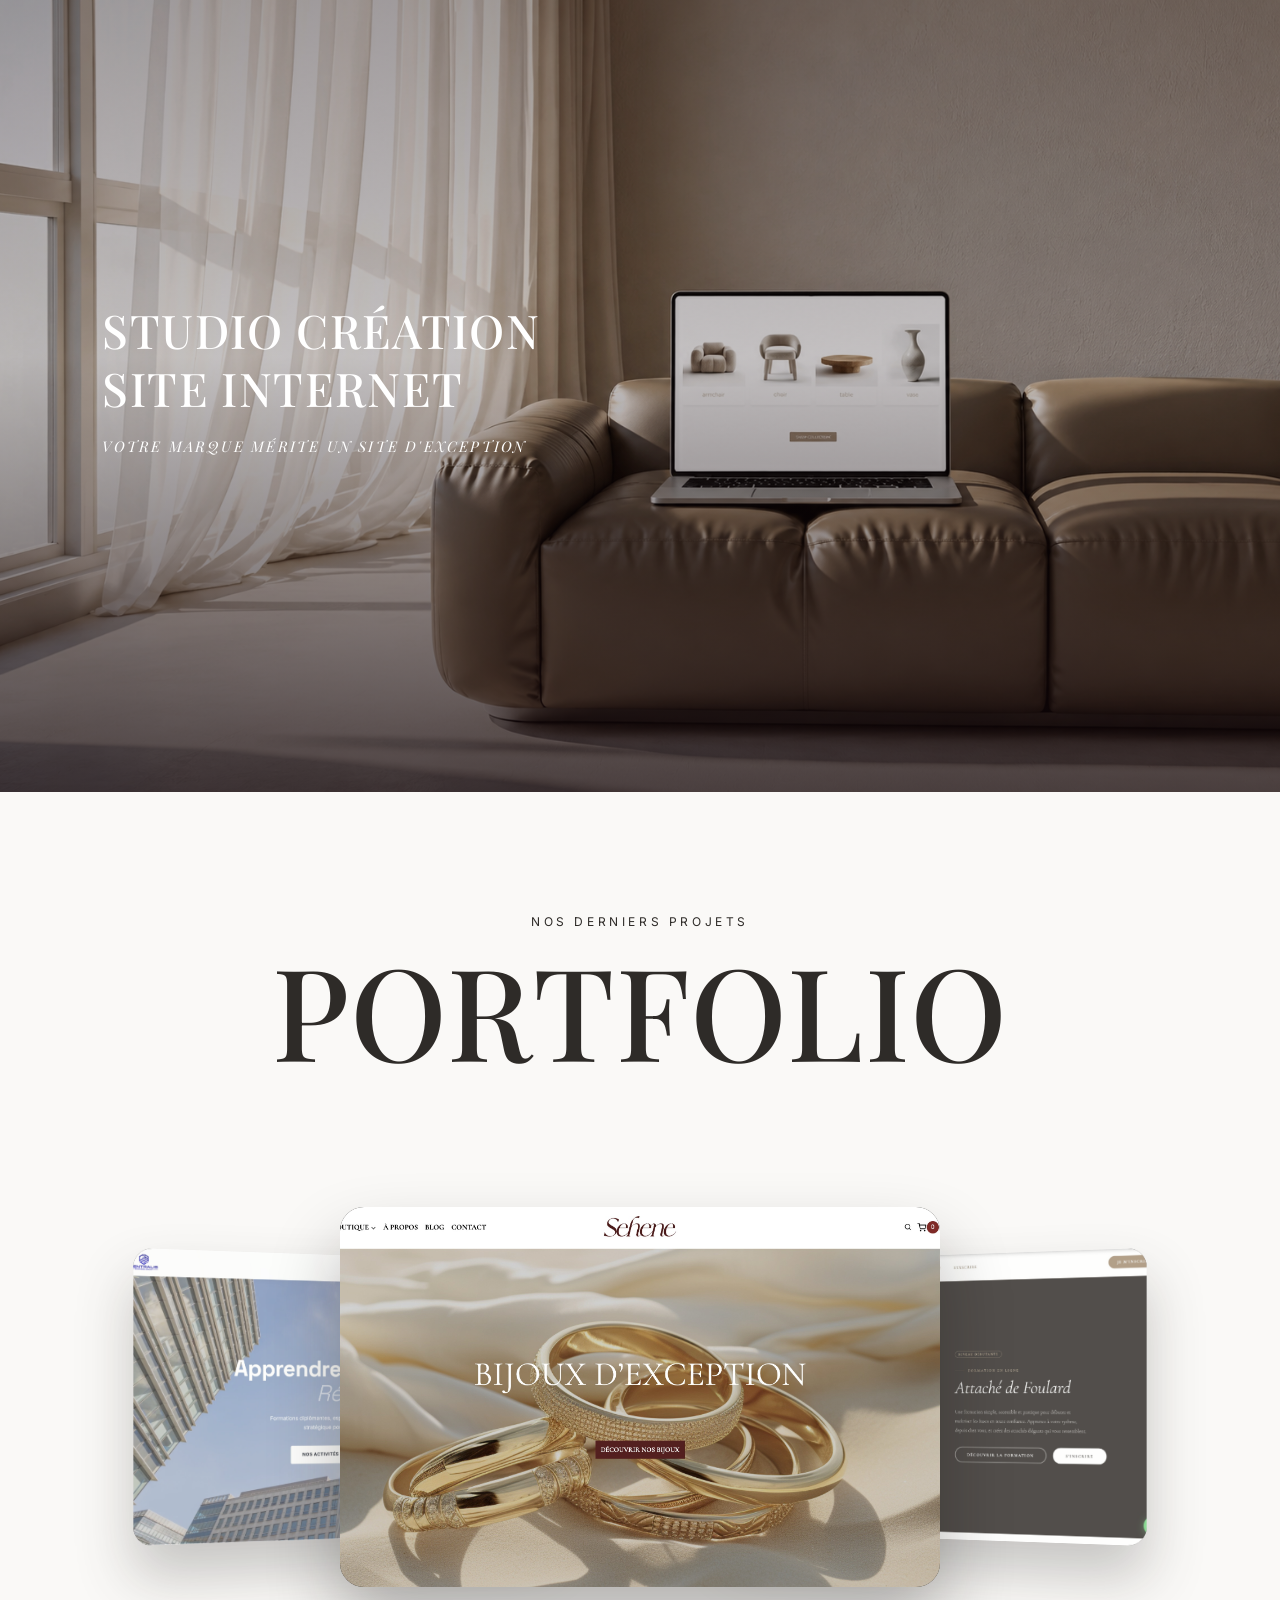
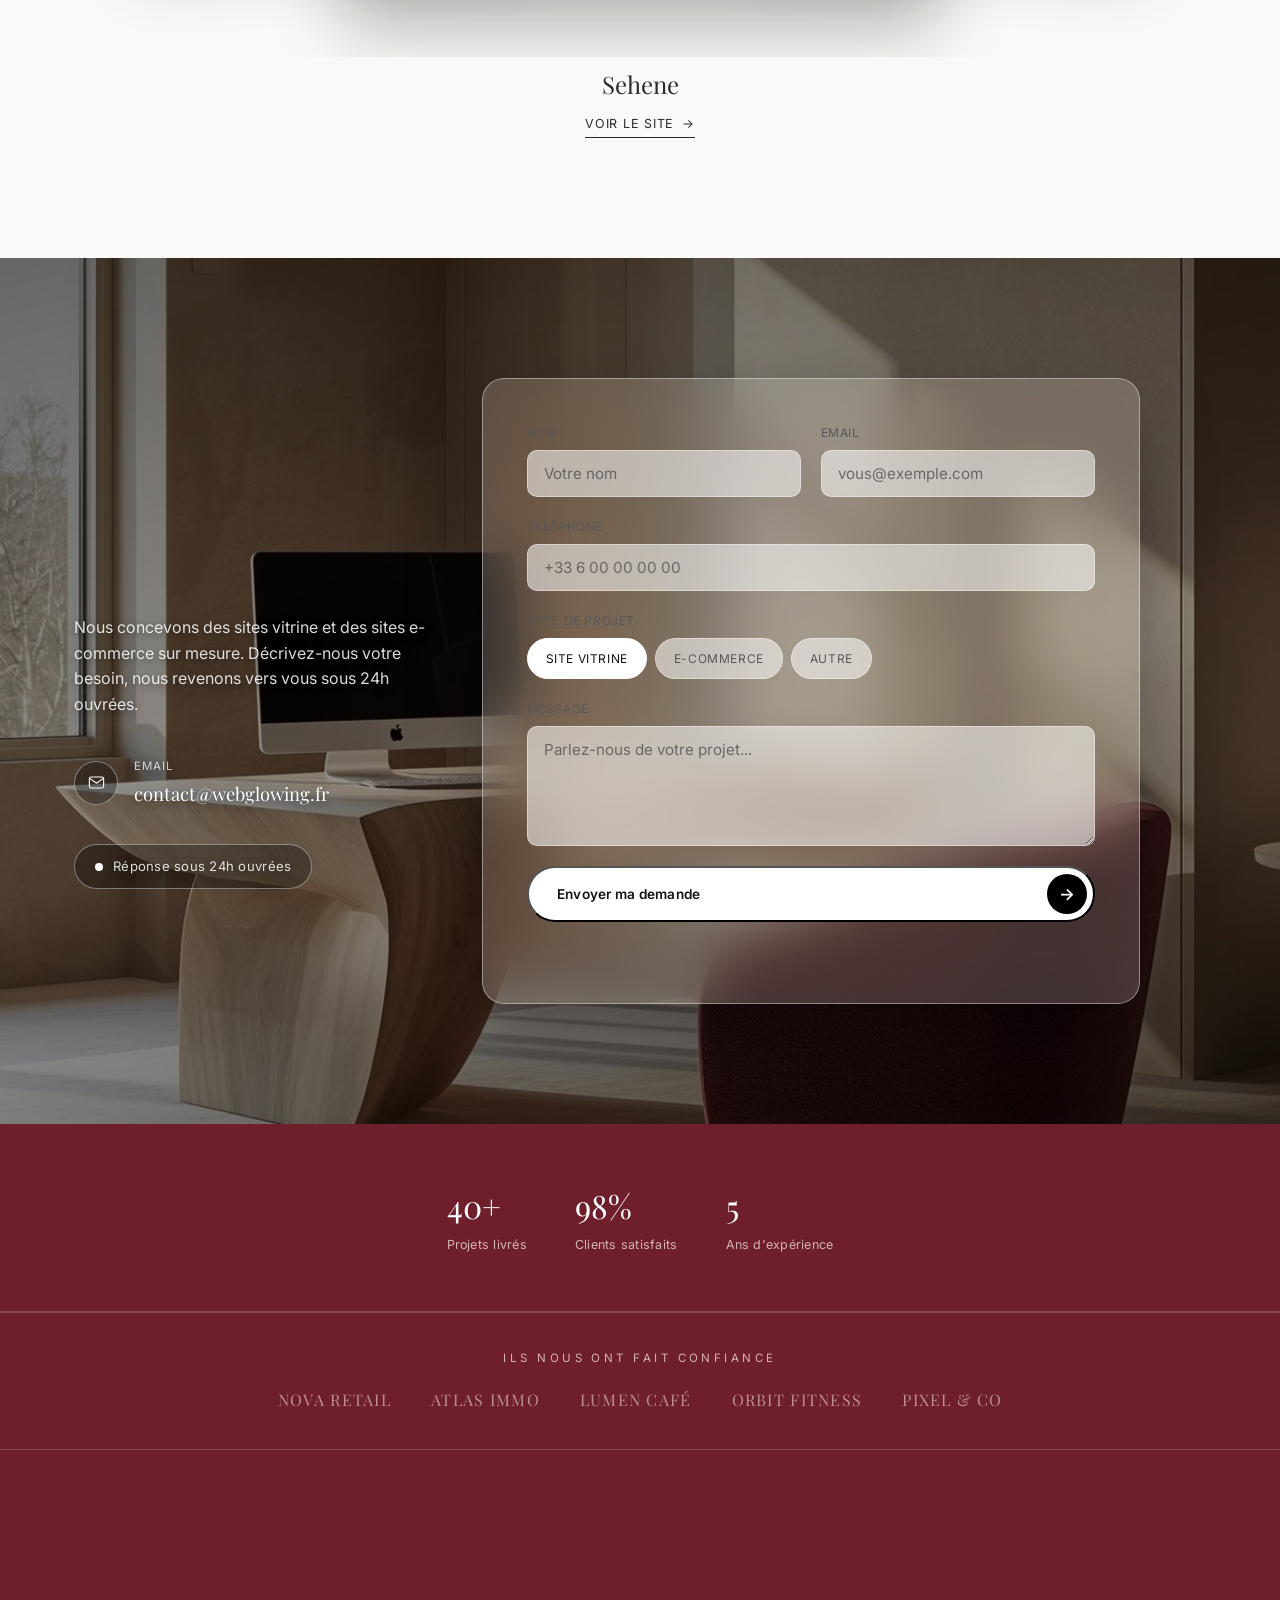
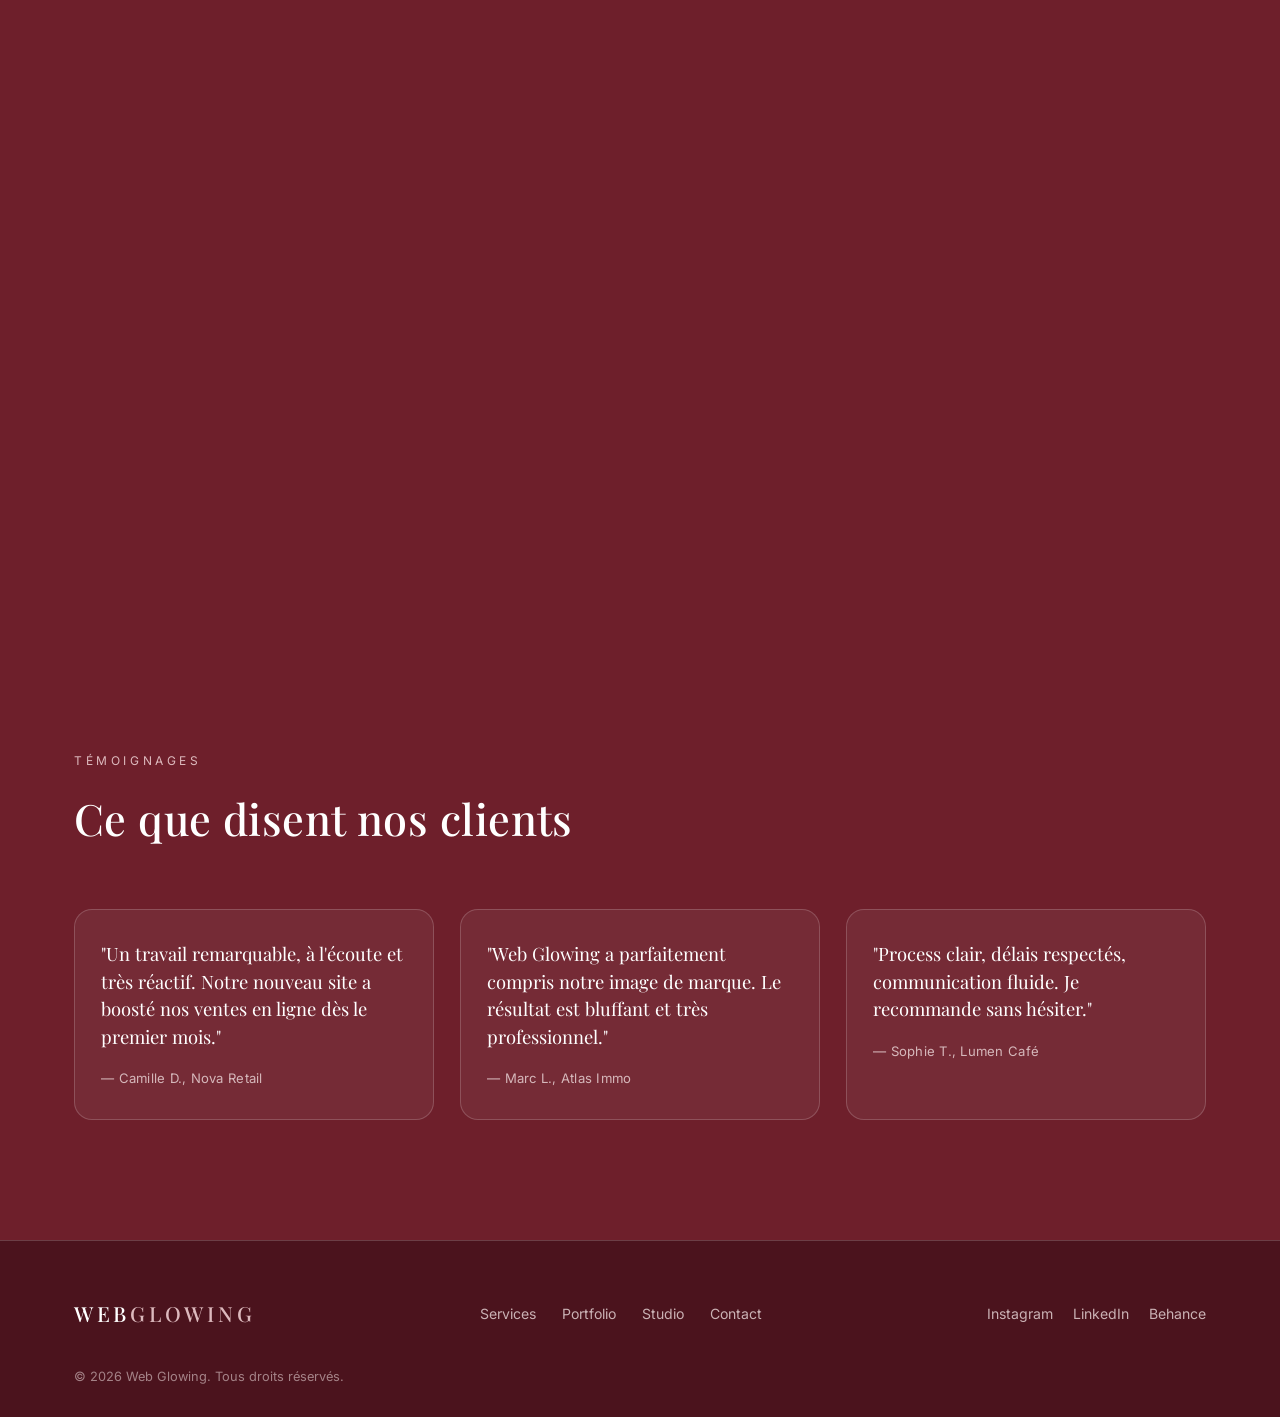
==== index.html @ 2d6e7d00 "Lighten form buttons and remove phone number from info panel Switch the submit button and selected p" ====
<!DOCTYPE html>
<html lang="fr">
<head>
<meta charset="UTF-8">
<meta name="viewport" content="width=device-width, initial-scale=1.0">
<title>Web Glowing — Création de sites internet</title>
<meta name="description" content="Web Glowing conçoit des sites web modernes, rapides et sur mesure pour les entreprises qui veulent briller en ligne.">
<link rel="icon" href="data:image/svg+xml,<svg xmlns=%22http://www.w3.org/2000/svg%22 viewBox=%220 0 100 100%22><rect width=%22100%22 height=%22100%22 rx=%2220%22 fill=%22%236a1f2b%22/><text x=%2250%22 y=%2266%22 font-size=%2255%22 fill=%22white%22 text-anchor=%22middle%22 font-family=%22serif%22>W</text></svg>">
<link rel="preconnect" href="https://fonts.googleapis.com">
<link rel="preconnect" href="https://fonts.gstatic.com" crossorigin>
<link href="https://fonts.googleapis.com/css2?family=Playfair+Display:wght@500;600;700&family=Inter:wght@400;500;600&display=swap" rel="stylesheet">
<link rel="stylesheet" href="style.css">
</head>
<body>

<main id="top">

  <section class="hero">
    <div class="hero-inner">
      <h1>Studio création site internet</h1>
      <p class="hero-lead">Votre marque mérite un site d'exception</p>
    </div>
  </section>

  <section id="portfolio" class="section portfolio">
    <div class="container">
      <p class="section-eyebrow">Nos derniers projets</p>
      <h2 class="section-title"><span class="title-write">Portfolio</span></h2>

      <div class="carousel-stage">
        <div class="carousel-3d" id="portfolioCarousel">
          <a class="carousel-card" data-i="0" href="https://centralisbusinessgroup.com" target="_blank" rel="noopener">
            <img src="assets/centralis-card.jpg" alt="Centralis Business Group" loading="lazy">
          </a>
          <a class="carousel-card" data-i="1" href="https://www.emma-d.webdesignies.fr" target="_blank" rel="noopener">
            <img src="assets/sehene-card.jpg" alt="Sehene" loading="lazy">
          </a>
          <a class="carousel-card" data-i="2" href="https://www.universdessoeurs.fr/" target="_blank" rel="noopener">
            <img src="assets/soeurs-card.jpg" alt="Univers des sœurs" loading="lazy">
          </a>
          <div class="carousel-card" data-i="3">
            <img src="assets/oummy-card.jpg" alt="Une Oummy qui bricole" loading="lazy">
          </div>
        </div>
      </div>
      <div class="carousel-caption">
        <span class="carousel-caption-name" id="carouselName">Centralis Business Group</span>
        <span class="carousel-caption-link" id="carouselLink">Voir le site <span>→</span></span>
      </div>
    </div>
  </section>

  <section id="contact" class="section contact">
    <div class="container">
      <div class="contact-grid">
        <div class="contact-info">
          <p class="section-eyebrow">Contact</p>
          <h2 class="section-title">Parlons de votre projet</h2>
          <p class="contact-lead">Nous concevons des sites vitrine et des sites e-commerce sur mesure. Décrivez-nous votre besoin, nous revenons vers vous sous 24h ouvrées.</p>

          <ul class="contact-details">
            <li>
              <span class="contact-details-icon" aria-hidden="true">
                <svg viewBox="0 0 24 24" fill="none"><path d="M3 6.5 12 13l9-6.5" stroke="currentColor" stroke-width="1.4" stroke-linecap="round" stroke-linejoin="round"/><rect x="3" y="5" width="18" height="14" rx="2.4" stroke="currentColor" stroke-width="1.4"/></svg>
              </span>
              <div>
                <span class="contact-details-label">Email</span>
                <a href="mailto:contact@webglowing.fr">contact@webglowing.fr</a>
              </div>
            </li>
          </ul>

          <div class="contact-badge">
            <span class="contact-badge-dot" aria-hidden="true"></span>
            Réponse sous 24h ouvrées
          </div>
        </div>

        <div class="contact-card">
          <form class="contact-form" id="contactForm">
            <div class="form-row">
              <div class="form-field">
                <label for="name">Nom</label>
                <input type="text" id="name" name="name" required autocomplete="name" placeholder="Votre nom">
              </div>
              <div class="form-field">
                <label for="email">Email</label>
                <input type="email" id="email" name="email" required autocomplete="email" placeholder="vous@exemple.com">
              </div>
            </div>
            <div class="form-field">
              <label for="phone">Téléphone</label>
              <input type="tel" id="phone" name="phone" autocomplete="tel" placeholder="+33 6 00 00 00 00">
            </div>
            <div class="form-field">
              <label>Type de projet</label>
              <div class="pill-group" role="radiogroup" aria-label="Type de projet">
                <input type="radio" id="budget-vitrine" name="budget" value="Site vitrine" checked>
                <label for="budget-vitrine" class="pill-option">Site vitrine</label>
                <input type="radio" id="budget-ecommerce" name="budget" value="E-commerce">
                <label for="budget-ecommerce" class="pill-option">E-commerce</label>
                <input type="radio" id="budget-autre" name="budget" value="Autre">
                <label for="budget-autre" class="pill-option">Autre</label>
              </div>
            </div>
            <div class="form-field">
              <label for="message">Message</label>
              <textarea id="message" name="message" rows="4" required placeholder="Parlez-nous de votre projet..."></textarea>
            </div>
            <button type="submit" class="btn-hero btn-hero-block">
              <span>Envoyer ma demande</span>
              <span class="btn-hero-arrow">→</span>
            </button>
            <p class="form-note" id="formNote"></p>
          </form>
        </div>
      </div>
    </div>
  </section>

  <section class="stats-strip">
    <div class="container hero-stats">
      <div class="stat"><span class="stat-num">40+</span><span class="stat-label">Projets livrés</span></div>
      <div class="stat"><span class="stat-num">98%</span><span class="stat-label">Clients satisfaits</span></div>
      <div class="stat"><span class="stat-num">5</span><span class="stat-label">Ans d'expérience</span></div>
    </div>
  </section>

  <section class="logos">
    <div class="container">
      <p class="logos-title">Ils nous ont fait confiance</p>
      <div class="logos-row">
        <span>NOVA&nbsp;RETAIL</span>
        <span>ATLAS&nbsp;IMMO</span>
        <span>LUMEN&nbsp;CAFÉ</span>
        <span>ORBIT&nbsp;FITNESS</span>
        <span>PIXEL&nbsp;&amp;&nbsp;CO</span>
      </div>
    </div>
  </section>

  <section id="services" class="section services">
    <div class="container">
      <p class="section-eyebrow">Ce que nous faisons</p>
      <h2 class="section-title">Des services pensés pour votre croissance</h2>
      <div class="services-grid">
        <article class="service-card">
          <div class="service-icon">🖥️</div>
          <h3>Site vitrine</h3>
          <p>Un site élégant et rapide qui présente votre activité et convertit vos visiteurs en clients.</p>
        </article>
        <article class="service-card">
          <div class="service-icon">🛒</div>
          <h3>E-commerce</h3>
          <p>Boutique en ligne sur mesure, paiement sécurisé et gestion simple de vos produits.</p>
        </article>
        <article class="service-card">
          <div class="service-icon">🎨</div>
          <h3>UI / UX Design</h3>
          <p>Une expérience utilisateur pensée pour votre audience, du wireframe à l'interface finale.</p>
        </article>
        <article class="service-card">
          <div class="service-icon">⚡</div>
          <h3>Performance &amp; SEO</h3>
          <p>Sites optimisés pour la vitesse et le référencement afin d'être trouvé par vos clients.</p>
        </article>
        <article class="service-card">
          <div class="service-icon">🔧</div>
          <h3>Refonte de site</h3>
          <p>Modernisez un site existant : design, contenu et technique repensés sans repartir de zéro.</p>
        </article>
        <article class="service-card">
          <div class="service-icon">🛠️</div>
          <h3>Maintenance</h3>
          <p>Mises à jour, sécurité et support continu pour un site toujours fiable.</p>
        </article>
      </div>
    </div>
  </section>

  <section id="about" class="section about">
    <div class="container about-inner">
      <div class="about-text">
        <p class="section-eyebrow">Le studio</p>
        <h2 class="section-title">Une équipe passionnée par le web</h2>
        <p>
          Web Glowing est un studio de création de sites internet dédié aux entrepreneurs, commerces
          et entreprises qui veulent une présence en ligne à la hauteur de leur ambition. Design, développement
          et stratégie digitale : nous accompagnons chaque projet de l'idée à la mise en ligne.
        </p>
        <ul class="about-list">
          <li>Design sur mesure, jamais de templates génériques</li>
          <li>Sites rapides, accessibles et optimisés SEO</li>
          <li>Accompagnement personnalisé à chaque étape</li>
          <li>Support et maintenance après la livraison</li>
        </ul>
      </div>
      <div class="about-visual">
        <div class="orb"></div>
      </div>
    </div>
  </section>

  <section id="process" class="section process">
    <div class="container">
      <p class="section-eyebrow">Notre méthode</p>
      <h2 class="section-title">Un processus simple et transparent</h2>
      <div class="process-grid">
        <div class="process-step">
          <span class="process-num">01</span>
          <h3>Découverte</h3>
          <p>On échange sur vos objectifs, votre marque et vos besoins.</p>
        </div>
        <div class="process-step">
          <span class="process-num">02</span>
          <h3>Design</h3>
          <p>Nous créons une maquette fidèle à votre identité, validée avec vous.</p>
        </div>
        <div class="process-step">
          <span class="process-num">03</span>
          <h3>Développement</h3>
          <p>Le site prend vie : rapide, responsive et prêt pour le référencement.</p>
        </div>
        <div class="process-step">
          <span class="process-num">04</span>
          <h3>Lancement</h3>
          <p>Mise en ligne, formation et suivi pour un démarrage serein.</p>
        </div>
      </div>
    </div>
  </section>

  <section id="testimonials" class="section testimonials">
    <div class="container">
      <p class="section-eyebrow">Témoignages</p>
      <h2 class="section-title">Ce que disent nos clients</h2>
      <div class="testimonials-grid">
        <blockquote class="testimonial">
          <p>"Un travail remarquable, à l'écoute et très réactif. Notre nouveau site a boosté nos ventes en ligne dès le premier mois."</p>
          <footer>— Camille D., Nova Retail</footer>
        </blockquote>
        <blockquote class="testimonial">
          <p>"Web Glowing a parfaitement compris notre image de marque. Le résultat est bluffant et très professionnel."</p>
          <footer>— Marc L., Atlas Immo</footer>
        </blockquote>
        <blockquote class="testimonial">
          <p>"Process clair, délais respectés, communication fluide. Je recommande sans hésiter."</p>
          <footer>— Sophie T., Lumen Café</footer>
        </blockquote>
      </div>
    </div>
  </section>

</main>

<footer class="site-footer">
  <div class="container footer-inner">
    <a href="#top" class="logo">WEB<span>GLOWING</span></a>
    <nav class="footer-nav">
      <a href="#services">Services</a>
      <a href="#portfolio">Portfolio</a>
      <a href="#about">Studio</a>
      <a href="#contact">Contact</a>
    </nav>
    <div class="footer-social">
      <a href="#" aria-label="Instagram">Instagram</a>
      <a href="#" aria-label="LinkedIn">LinkedIn</a>
      <a href="#" aria-label="Behance">Behance</a>
    </div>
  </div>
  <div class="container">
    <p class="footer-copy">© <span id="year"></span> Web Glowing. Tous droits réservés.</p>
  </div>
</footer>

<script src="script.js"></script>
</body>
</html>
---- style.css ----
/* ============ Tokens — palette exacte du logo (bordeaux + blanc) ============ */
:root{
  --bg:#6e1f2b;
  --bg-deep:#4b131d;
  --bg-soft:#4b131d;
  --surface:rgba(255,255,255,.055);
  --white:#ffffff;
  --text:#fbeeef;
  --text-dim:rgba(251,238,239,.72);
  --accent:#dcb9bd;
  --accent-soft:#e9d2d5;
  --line:rgba(255,255,255,.18);
  --shadow:0 20px 60px rgba(0,0,0,.35);
  --ff-display:'Playfair Display', serif;
  --ff-body:'Inter', sans-serif;
}

*,*::before,*::after{box-sizing:border-box;margin:0;padding:0;}
html{scroll-behavior:smooth;}
body{
  background:var(--bg);
  color:var(--text);
  font-family:var(--ff-body);
  line-height:1.6;
  -webkit-font-smoothing:antialiased;
  overflow-x:hidden;
}
img{max-width:100%;display:block;}
a{color:inherit;text-decoration:none;}
ul{list-style:none;}
.container{width:100%;max-width:1180px;margin:0 auto;padding:0 24px;}

h1,h2,h3{font-family:var(--ff-display);font-weight:500;letter-spacing:.01em;color:var(--white);}

.logo{
  font-family:var(--ff-display);
  font-size:1.3rem;
  letter-spacing:.18em;
  color:var(--white);
  font-weight:500;
  text-transform:uppercase;
}
.logo span{color:var(--accent);}

/* ============ Hero ============ */
.hero{
  position:relative;
  min-height:88vh;
  display:flex;
  align-items:center;
  overflow:hidden;
}
.hero::before{
  content:'';
  position:absolute;inset:0;z-index:0;
  background:url('assets/hero-bg.png') center/cover no-repeat;
}
.hero::after{
  content:'';
  position:absolute;inset:0;z-index:1;
  background:linear-gradient(0deg, rgba(18,6,9,.75) 0%, rgba(18,6,9,.25) 55%, rgba(18,6,9,.4) 100%);
}
.hero-inner{position:relative;z-index:2;max-width:640px;padding-left:8vw;padding-right:24px;}
.hero h1{
  font-size:clamp(1.8rem,4.4vw,2.9rem);
  line-height:1.25;
  letter-spacing:.03em;
  text-transform:uppercase;
  margin-bottom:18px;
  color:var(--white);
}
.hero-lead{
  font-family:var(--ff-display);
  font-style:italic;
  text-transform:uppercase;
  letter-spacing:.15em;
  color:var(--white);
  font-size:.92rem;
  margin-bottom:32px;
}
.hero-actions{display:flex;gap:16px;flex-wrap:wrap;}
.btn{
  display:inline-flex;align-items:center;justify-content:center;
  padding:14px 30px;border-radius:999px;font-size:.92rem;letter-spacing:.02em;
  transition:transform .2s ease,box-shadow .25s ease,background .25s ease,border-color .25s ease;
  cursor:pointer;border:1px solid transparent;font-family:var(--ff-body);
}
.btn-primary{background:var(--white);color:var(--bg-deep);font-weight:600;}
.btn-primary:hover{box-shadow:0 0 30px rgba(255,255,255,.35);transform:translateY(-2px);}
.btn-ghost{border-color:var(--line);color:var(--white);}
.btn-ghost:hover{border-color:var(--white);color:var(--white);background:rgba(255,255,255,.06);}
.btn-block{width:100%;}
.btn-hero{
  display:inline-flex;align-items:center;gap:16px;
  background:var(--white);
  color:var(--bg-deep);
  border-radius:999px;
  padding:6px 6px 6px 26px;
  font-family:var(--ff-body);
  font-size:.85rem;
  font-weight:600;
  letter-spacing:.02em;
  transition:box-shadow .25s ease,transform .2s ease;
}
.btn-hero:hover{box-shadow:0 10px 30px rgba(0,0,0,.3);transform:translateY(-2px);}
.btn-hero-arrow{
  width:40px;height:40px;border-radius:50%;
  background:var(--bg-deep);color:var(--white);
  display:flex;align-items:center;justify-content:center;
  font-size:1.05rem;
  transition:transform .25s ease;
}
.btn-hero:hover .btn-hero-arrow{transform:rotate(45deg);}
.stats-strip{padding:56px 0;border-bottom:1px solid var(--line);}
.hero-stats{display:flex;gap:48px;flex-wrap:wrap;justify-content:center;}
.stat{display:flex;flex-direction:column;gap:4px;}
.stat-num{font-family:var(--ff-display);font-size:2rem;color:var(--white);}
.stat-label{font-size:.78rem;color:var(--text-dim);letter-spacing:.02em;}

/* ============ Logos strip ============ */
.logos{padding:36px 0;border-top:1px solid var(--line);border-bottom:1px solid var(--line);}
.logos-title{text-align:center;font-size:.72rem;letter-spacing:.3em;text-transform:uppercase;color:var(--text-dim);margin-bottom:20px;}
.logos-row{display:flex;flex-wrap:wrap;justify-content:center;gap:40px;}
.logos-row span{font-family:var(--ff-display);letter-spacing:.08em;color:var(--text-dim);opacity:.75;font-size:1rem;}

/* ============ Sections generic ============ */
.section{padding:120px 0;}
.section-eyebrow{font-size:.75rem;letter-spacing:.3em;text-transform:uppercase;color:var(--accent);margin-bottom:14px;}
.section-title{font-size:clamp(1.9rem,3.6vw,2.7rem);max-width:640px;margin-bottom:56px;}

/* ============ Services ============ */
.services-grid{display:grid;grid-template-columns:repeat(3,1fr);gap:26px;}
.service-card{
  background:var(--surface);border:1px solid var(--line);border-radius:18px;
  padding:34px 28px;transition:transform .3s ease,border-color .3s ease,box-shadow .3s ease,background .3s ease;
}
.service-card:hover{transform:translateY(-6px);border-color:rgba(255,255,255,.4);background:rgba(255,255,255,.09);box-shadow:0 20px 50px rgba(0,0,0,.3);}
.service-icon{font-size:1.6rem;margin-bottom:16px;}
.service-card h3{font-size:1.3rem;margin-bottom:10px;}
.service-card p{color:var(--text-dim);font-size:.92rem;}

/* ============ Portfolio ============ */
#portfolio{--ink:#2e2b28;--ink-light:#4a453f;--paper:#faf9f7;--hair:rgba(46,43,40,.16);background:var(--paper);}
#portfolio .container{max-width:1400px;}
#portfolio .section-eyebrow{color:var(--ink);text-align:center;}
#portfolio .section-title{
  color:var(--ink);text-align:center;max-width:none;margin-left:auto;margin-right:auto;
  font-size:clamp(3.5rem,10vw,8rem);
  line-height:1;
  text-transform:uppercase;
  margin-bottom:64px;
}
/* ---- Portfolio 3D coverflow ---- */
.carousel-stage{
  perspective:2000px;
  height:520px;
  display:flex;align-items:center;justify-content:center;
  margin-top:56px;
  overflow:hidden;
}
.carousel-3d{
  position:relative;width:100%;height:100%;
  transform-style:preserve-3d;
}
.carousel-card{
  position:absolute;top:50%;left:50%;
  width:600px;height:380px;
  margin-top:-190px;margin-left:-300px;
  display:block;overflow:hidden;
  border-radius:24px;
  box-shadow:0 40px 70px rgba(20,16,13,.3);
  background:var(--ink);
  transition:transform 1s cubic-bezier(.65,0,.35,1),opacity 1s ease;
  will-change:transform;
}
.carousel-card img{
  width:100%;height:100%;object-fit:cover;object-position:center;display:block;
}
.carousel-caption{
  display:flex;flex-direction:column;align-items:center;gap:10px;
  text-align:center;margin-top:8px;
}
.carousel-caption-name{font-family:var(--ff-display);font-size:1.5rem;color:var(--ink);}
.carousel-caption-link{
  display:inline-flex;align-items:center;gap:8px;
  font-size:.78rem;letter-spacing:.06em;text-transform:uppercase;color:var(--ink);
  border-bottom:1px solid var(--ink);padding-bottom:3px;
}
@media (max-width:960px){
  .carousel-stage{height:400px;}
  .carousel-card{width:440px;height:280px;margin-top:-140px;margin-left:-220px;border-radius:20px;}
}
@media (max-width:640px){
  .carousel-stage{height:300px;}
  .carousel-card{width:320px;height:204px;margin-top:-102px;margin-left:-160px;border-radius:16px;}
  .carousel-caption-name{font-size:1.2rem;}
}

.tags{display:flex;gap:8px;flex-wrap:wrap;}
.tags span{
  font-size:.7rem;letter-spacing:.05em;text-transform:uppercase;
  padding:5px 11px;border-radius:999px;border:1px solid var(--line);color:var(--accent);
}

/* ============ About ============ */
.about-inner{display:grid;grid-template-columns:1.1fr .9fr;gap:60px;align-items:center;}
.about-text p{color:var(--text-dim);margin-bottom:26px;max-width:520px;}
.about-list li{
  position:relative;padding-left:26px;margin-bottom:14px;color:var(--text);font-size:.95rem;
}
.about-list li::before{
  content:'';position:absolute;left:0;top:9px;width:10px;height:1px;background:var(--white);
}
.about-visual{display:flex;align-items:center;justify-content:center;}
.orb{
  width:min(340px,80vw);aspect-ratio:1;border-radius:50%;
  background:radial-gradient(circle at 35% 30%, #8a2a37, var(--bg-deep) 70%);
  box-shadow:0 0 100px rgba(255,255,255,.1), inset 0 0 60px rgba(0,0,0,.4);
  position:relative;
}
.orb::after{
  content:'';position:absolute;inset:14%;border-radius:50%;
  border:1px solid rgba(255,255,255,.22);
}

/* ============ Process ============ */
.process-grid{display:grid;grid-template-columns:repeat(4,1fr);gap:26px;}
.process-step{border-top:1px solid var(--line);padding-top:22px;}
.process-num{font-family:var(--ff-display);color:var(--white);font-size:1.3rem;display:block;margin-bottom:14px;}
.process-step h3{font-size:1.1rem;margin-bottom:8px;}
.process-step p{color:var(--text-dim);font-size:.88rem;}

/* ============ Testimonials ============ */
.testimonials-grid{display:grid;grid-template-columns:repeat(3,1fr);gap:26px;}
.testimonial{
  background:var(--surface);border:1px solid var(--line);border-radius:18px;padding:30px 26px;
}
.testimonial p{font-family:var(--ff-display);font-size:1.15rem;color:var(--white);margin-bottom:18px;line-height:1.5;}
.testimonial footer{color:var(--text-dim);font-size:.82rem;letter-spacing:.02em;}

/* ============ Contact ============ */
.contact{
  --c-bg:#ffffff;
  --c-black:#000000;
  --c-ink-dim:#767374;
  --form-ink:#141213;
  --form-ink-dim:#5a5758;
  --form-line:rgba(255,255,255,.4);
  --form-surface:rgba(255,255,255,.55);
  background:
    linear-gradient(165deg, rgba(0,0,0,.6) 0%, rgba(0,0,0,.4) 55%, rgba(0,0,0,.65) 100%),
    url('assets/contact-bg.jpg') center/cover no-repeat;
}
.contact-grid{
  display:grid;grid-template-columns:.85fr 1.15fr;gap:32px;align-items:stretch;
}
.contact-info{
  padding:44px 0;
  text-shadow:0 2px 10px rgba(0,0,0,.55);
}
.contact-info .section-title{color:var(--c-bg);margin-bottom:22px;}
.contact-info .section-eyebrow{color:rgba(255,255,255,.75);}
.contact-lead{color:rgba(255,255,255,.85);margin-bottom:40px;max-width:440px;}
.contact-details{display:flex;flex-direction:column;gap:20px;margin-bottom:36px;}
.contact-details li{display:flex;align-items:center;gap:16px;}
.contact-details-icon{
  flex:none;width:44px;height:44px;border-radius:50%;
  display:flex;align-items:center;justify-content:center;
  background:rgba(0,0,0,.3);
  border:1px solid rgba(255,255,255,.4);color:var(--c-bg);
}
.contact-details-icon svg{width:19px;height:19px;}
.contact-details-label{display:block;font-size:.72rem;letter-spacing:.08em;text-transform:uppercase;color:rgba(255,255,255,.75);margin-bottom:3px;}
.contact-details li a{font-family:var(--ff-display);font-size:1.15rem;color:var(--c-bg);}
.contact-details li a:hover{color:rgba(255,255,255,.7);}
.contact-badge{
  display:inline-flex;align-items:center;gap:10px;
  padding:11px 20px;border-radius:999px;background:rgba(0,0,0,.3);border:1px solid rgba(255,255,255,.4);
  color:rgba(255,255,255,.85);font-size:.82rem;letter-spacing:.02em;
}
.contact-badge-dot{width:8px;height:8px;border-radius:50%;background:var(--c-bg);}

.contact-card{
  background:rgba(255,255,255,.18);
  backdrop-filter:blur(28px) saturate(160%);
  -webkit-backdrop-filter:blur(28px) saturate(160%);
  border:1px solid rgba(255,255,255,.4);
  border-radius:22px;padding:44px;
  box-shadow:0 30px 70px rgba(0,0,0,.35);
}
.contact-form{display:flex;flex-direction:column;gap:20px;}
.form-row{display:grid;grid-template-columns:1fr 1fr;gap:20px;}
.form-field{display:flex;flex-direction:column;gap:8px;}
.form-field label{font-size:.75rem;letter-spacing:.05em;color:var(--form-ink-dim);text-transform:uppercase;}
.form-field input,.form-field textarea{
  background:var(--form-surface);border:1px solid var(--form-line);border-radius:10px;
  padding:13px 16px;color:var(--form-ink);font-family:var(--ff-body);font-size:.95rem;
  transition:border-color .25s ease,box-shadow .25s ease;
}
.form-field input::placeholder,.form-field textarea::placeholder{color:var(--form-ink-dim);opacity:.85;}
.form-field textarea{resize:vertical;min-height:120px;}
.form-field input:focus,.form-field select:focus,.form-field textarea:focus{
  outline:none;border-color:var(--c-black);box-shadow:0 0 0 3px rgba(20,18,19,.1);
}
.pill-group{display:flex;flex-wrap:wrap;gap:8px;}
.pill-group input[type="radio"]{position:absolute;opacity:0;width:1px;height:1px;pointer-events:none;}
.pill-option{
  cursor:pointer;padding:10px 18px;border-radius:999px;
  border:1px solid var(--form-line);background:var(--form-surface);
  color:var(--form-ink-dim);font-size:.85rem;white-space:nowrap;
  transition:background .2s ease,border-color .2s ease,color .2s ease;
}
.pill-option:hover{border-color:var(--c-bg);color:var(--form-ink);}
.pill-group input[type="radio"]:checked + .pill-option{
  background:var(--c-bg);border-color:var(--c-bg);color:var(--form-ink);
}
.pill-group input[type="radio"]:focus-visible + .pill-option{
  outline:2px solid var(--c-bg);outline-offset:2px;
}
.contact-card .btn-hero-block{
  width:100%;justify-content:space-between;padding-left:28px;cursor:pointer;
  background:var(--c-bg);color:var(--form-ink);
}
.contact-card .btn-hero-block .btn-hero-arrow{background:var(--c-black);color:var(--c-bg);}
.form-note{font-size:.85rem;color:var(--form-ink);min-height:1.2em;}

@media (max-width:900px){
  .contact-grid{grid-template-columns:1fr;gap:24px;}
  .contact-card{padding:32px 28px;}
  .contact-info{padding:0;}
}
@media (max-width:560px){
  .contact-card{padding:26px 20px;border-radius:18px;}
  .form-row{grid-template-columns:1fr;}
}

/* ============ Footer ============ */
.site-footer{border-top:1px solid var(--line);padding:56px 0 30px;background:var(--bg-deep);}
.footer-inner{display:flex;flex-wrap:wrap;gap:24px;align-items:center;justify-content:space-between;margin-bottom:36px;}
.footer-nav{display:flex;gap:26px;flex-wrap:wrap;}
.footer-nav a,.footer-social a{color:var(--text-dim);font-size:.88rem;transition:color .25s ease;}
.footer-nav a:hover,.footer-social a:hover{color:var(--white);}
.footer-social{display:flex;gap:20px;}
.footer-copy{color:var(--text-dim);font-size:.8rem;opacity:.7;}

/* ============ Reveal on scroll ============ */
.reveal{opacity:0;transform:translateY(28px);transition:opacity .7s ease,transform .7s ease;}
.reveal.is-visible{opacity:1;transform:translateY(0);}

#portfolio .section-title.reveal{opacity:1;transform:none;transition:none;}
.title-write{
  display:inline-block;
  clip-path:inset(0 100% 0 0);
  transition:clip-path 1s cubic-bezier(.65,0,.15,1);
}
#portfolio .section-title.is-visible .title-write{
  clip-path:inset(0 0 0 0);
}
@media (prefers-reduced-motion: reduce){
  .title-write{clip-path:inset(0 0 0 0);transition:none;}
}

/* ============ Responsive ============ */
@media (max-width:960px){
  .services-grid,.testimonials-grid{grid-template-columns:repeat(2,1fr);}
  .process-grid{grid-template-columns:repeat(2,1fr);}
  .portfolio-row,.portfolio-row:nth-child(even){grid-template-columns:1fr;gap:28px;padding:48px 0;}
  .portfolio-row:nth-child(even) .portfolio-row-media{order:0;}
  .about-inner{grid-template-columns:1fr;}
  .about-visual{order:-1;}
  .hero{align-items:flex-end;padding:48px 0;}
  .hero::after{background:linear-gradient(0deg, rgba(18,6,9,.85) 0%, rgba(18,6,9,.5) 45%, rgba(18,6,9,0) 72%);}
  .hero-inner{padding-bottom:140px;}
}
@media (max-width:640px){
  .section{padding:80px 0;}
  .hero{min-height:92vh;padding:40px 0;align-items:flex-end;}
  .hero::before{background-position:center center;}
  .hero::after{background:linear-gradient(0deg, rgba(18,6,9,.9) 0%, rgba(18,6,9,.6) 30%, rgba(18,6,9,0) 60%);}
  .hero-inner{padding-left:24px;padding-right:24px;padding-bottom:56px;max-width:100%;}
  .hero h1{font-size:1.7rem;}
  .hero-lead{font-size:.78rem;letter-spacing:.1em;}
  .services-grid,.testimonials-grid,.process-grid{grid-template-columns:1fr;}
  .portfolio-row,.portfolio-row:nth-child(even){grid-template-columns:1fr;gap:24px;padding:40px 0;}
  .portfolio-row:nth-child(even) .portfolio-row-media{order:0;}
  .form-row{grid-template-columns:1fr;}
  .footer-inner{flex-direction:column;align-items:flex-start;}
}
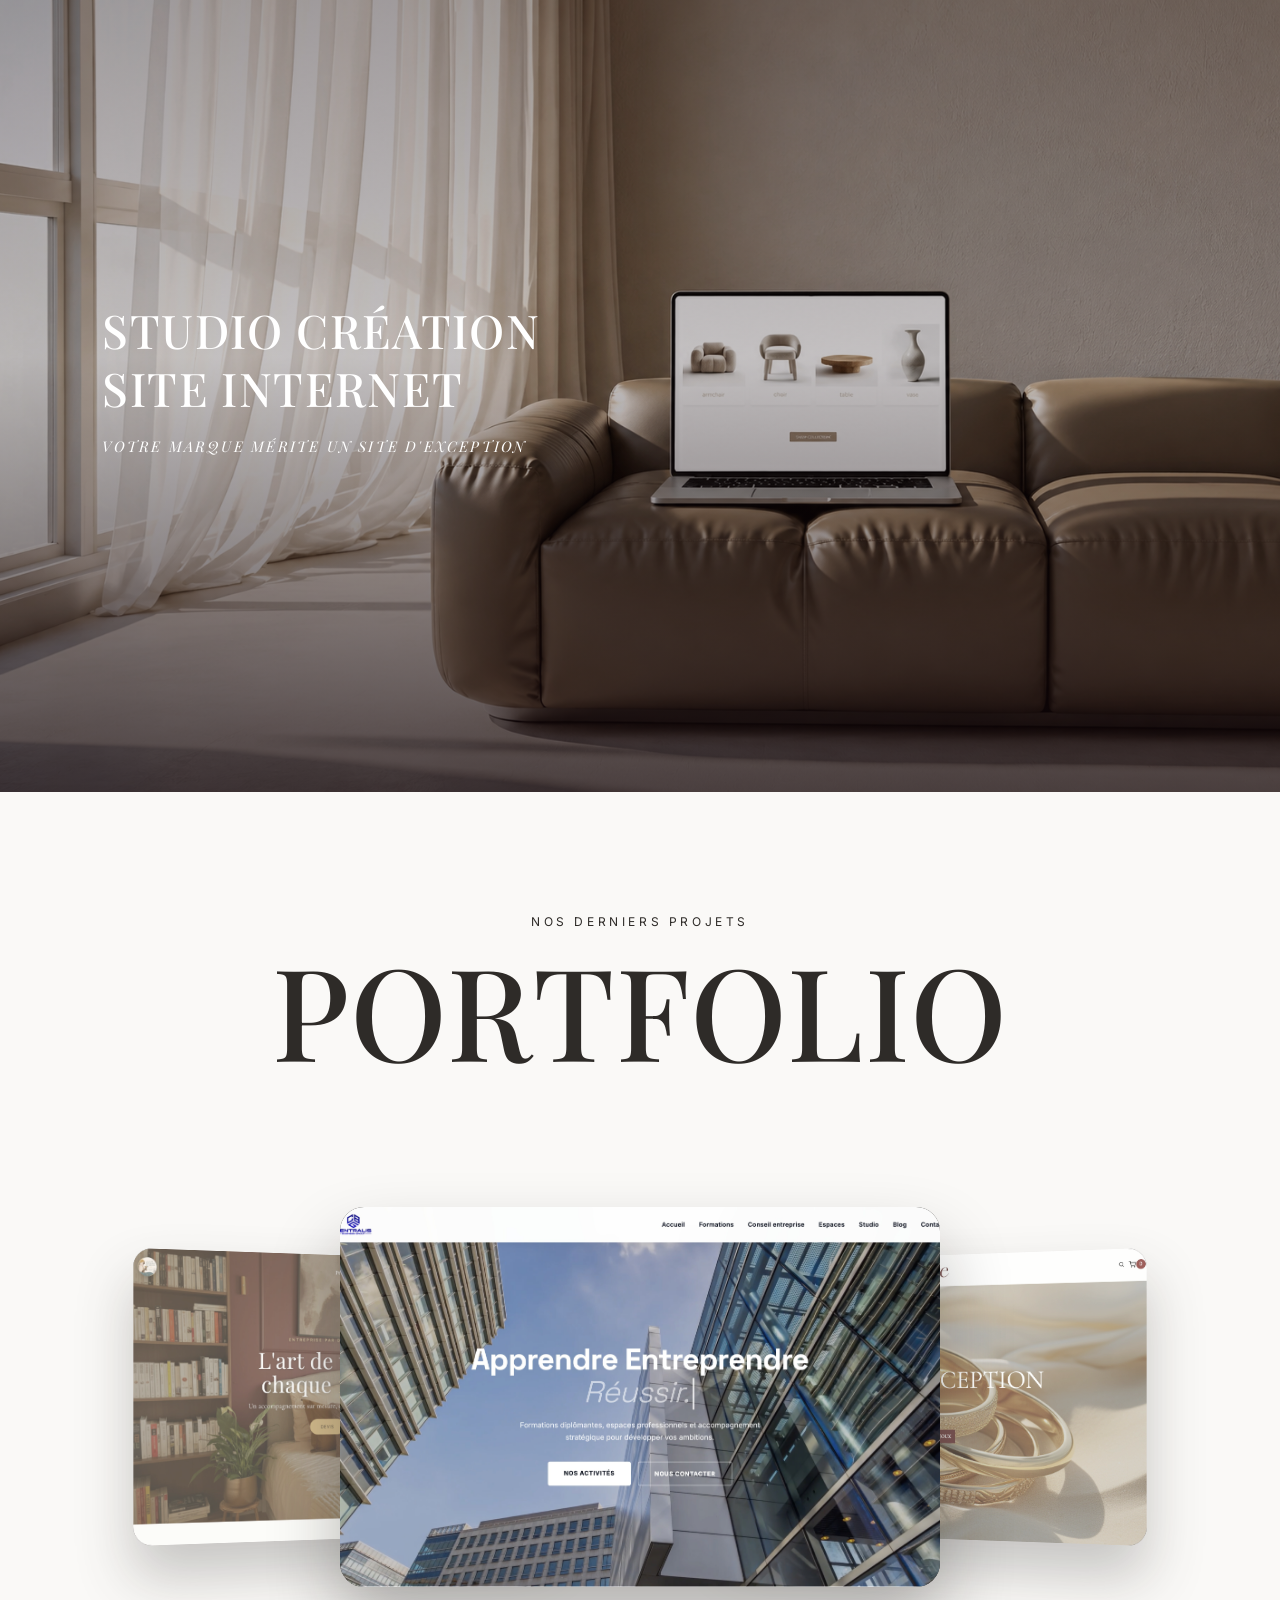
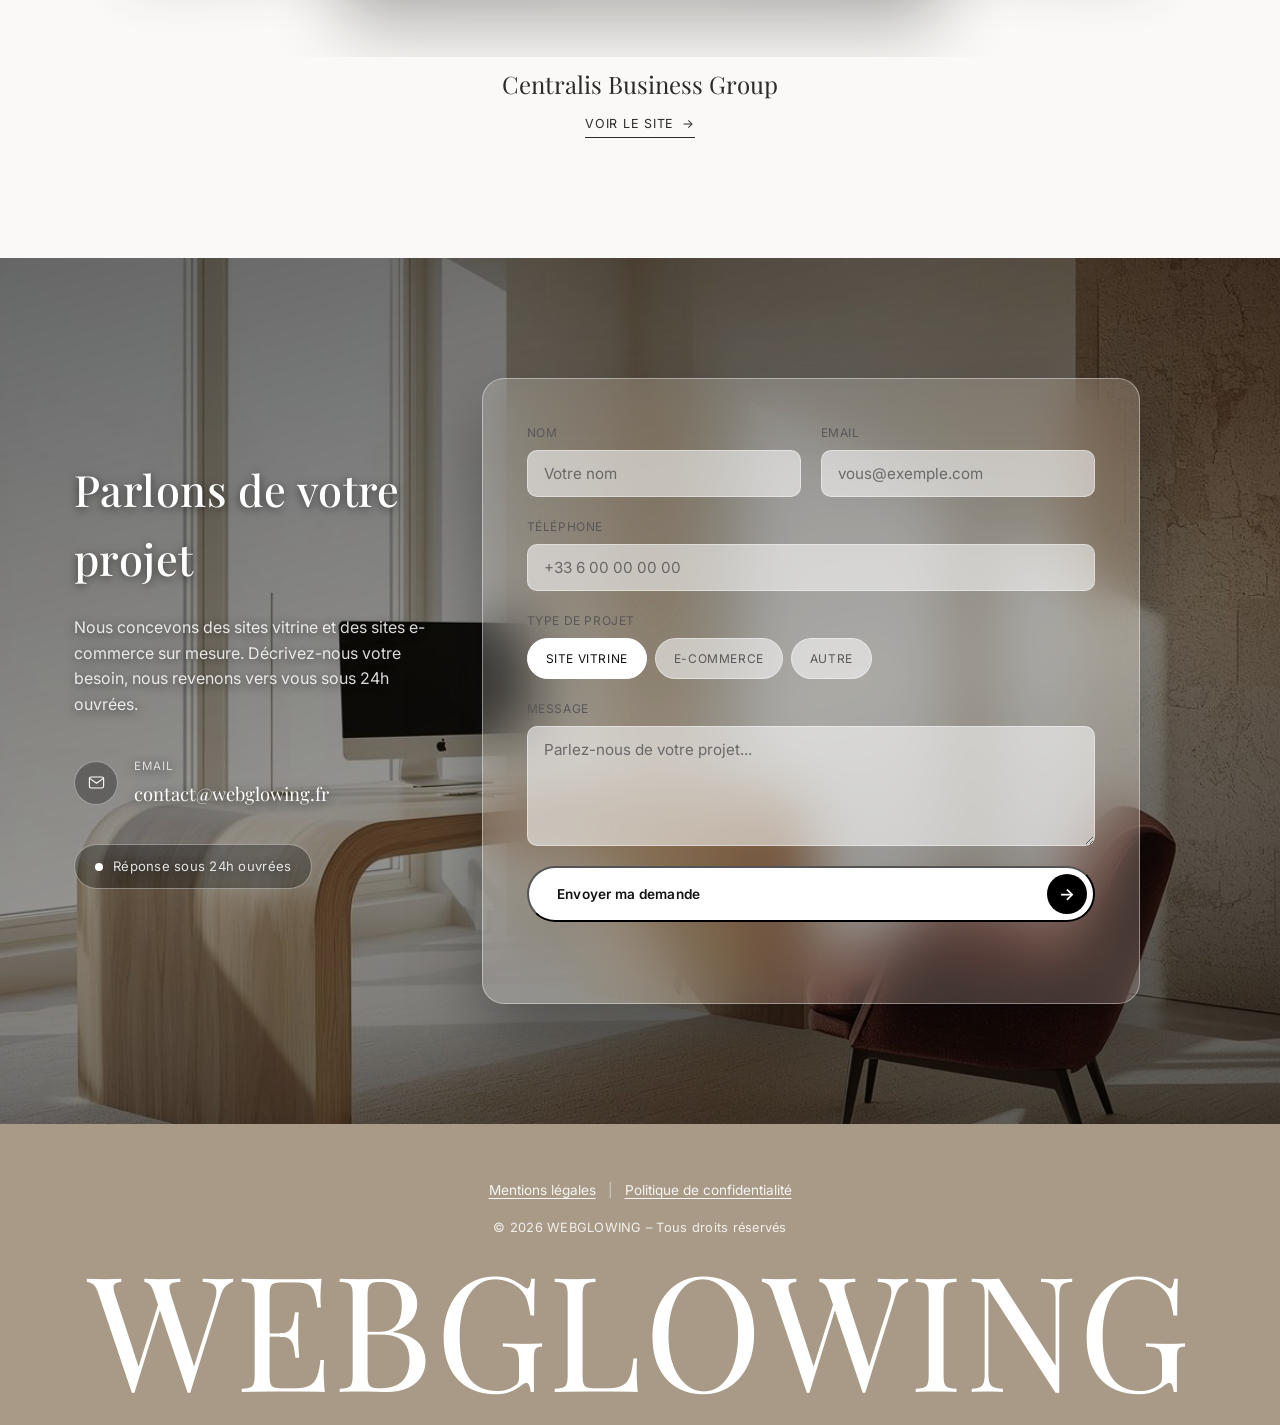
==== commit ed6e07ba: "Redesign footer, add legal pages, trim homepage to Hero/Portfolio/Contact - New footer: taupe backgr" ====
--- a/index.html
+++ b/index.html
@@ -118,159 +118,18 @@
     </div>
   </section>
 
-  <section class="stats-strip">
-    <div class="container hero-stats">
-      <div class="stat"><span class="stat-num">40+</span><span class="stat-label">Projets livrés</span></div>
-      <div class="stat"><span class="stat-num">98%</span><span class="stat-label">Clients satisfaits</span></div>
-      <div class="stat"><span class="stat-num">5</span><span class="stat-label">Ans d'expérience</span></div>
-    </div>
-  </section>
-
-  <section class="logos">
-    <div class="container">
-      <p class="logos-title">Ils nous ont fait confiance</p>
-      <div class="logos-row">
-        <span>NOVA&nbsp;RETAIL</span>
-        <span>ATLAS&nbsp;IMMO</span>
-        <span>LUMEN&nbsp;CAFÉ</span>
-        <span>ORBIT&nbsp;FITNESS</span>
-        <span>PIXEL&nbsp;&amp;&nbsp;CO</span>
-      </div>
-    </div>
-  </section>
-
-  <section id="services" class="section services">
-    <div class="container">
-      <p class="section-eyebrow">Ce que nous faisons</p>
-      <h2 class="section-title">Des services pensés pour votre croissance</h2>
-      <div class="services-grid">
-        <article class="service-card">
-          <div class="service-icon">🖥️</div>
-          <h3>Site vitrine</h3>
-          <p>Un site élégant et rapide qui présente votre activité et convertit vos visiteurs en clients.</p>
-        </article>
-        <article class="service-card">
-          <div class="service-icon">🛒</div>
-          <h3>E-commerce</h3>
-          <p>Boutique en ligne sur mesure, paiement sécurisé et gestion simple de vos produits.</p>
-        </article>
-        <article class="service-card">
-          <div class="service-icon">🎨</div>
-          <h3>UI / UX Design</h3>
-          <p>Une expérience utilisateur pensée pour votre audience, du wireframe à l'interface finale.</p>
-        </article>
-        <article class="service-card">
-          <div class="service-icon">⚡</div>
-          <h3>Performance &amp; SEO</h3>
-          <p>Sites optimisés pour la vitesse et le référencement afin d'être trouvé par vos clients.</p>
-        </article>
-        <article class="service-card">
-          <div class="service-icon">🔧</div>
-          <h3>Refonte de site</h3>
-          <p>Modernisez un site existant : design, contenu et technique repensés sans repartir de zéro.</p>
-        </article>
-        <article class="service-card">
-          <div class="service-icon">🛠️</div>
-          <h3>Maintenance</h3>
-          <p>Mises à jour, sécurité et support continu pour un site toujours fiable.</p>
-        </article>
-      </div>
-    </div>
-  </section>
-
-  <section id="about" class="section about">
-    <div class="container about-inner">
-      <div class="about-text">
-        <p class="section-eyebrow">Le studio</p>
-        <h2 class="section-title">Une équipe passionnée par le web</h2>
-        <p>
-          Web Glowing est un studio de création de sites internet dédié aux entrepreneurs, commerces
-          et entreprises qui veulent une présence en ligne à la hauteur de leur ambition. Design, développement
-          et stratégie digitale : nous accompagnons chaque projet de l'idée à la mise en ligne.
-        </p>
-        <ul class="about-list">
-          <li>Design sur mesure, jamais de templates génériques</li>
-          <li>Sites rapides, accessibles et optimisés SEO</li>
-          <li>Accompagnement personnalisé à chaque étape</li>
-          <li>Support et maintenance après la livraison</li>
-        </ul>
-      </div>
-      <div class="about-visual">
-        <div class="orb"></div>
-      </div>
-    </div>
-  </section>
-
-  <section id="process" class="section process">
-    <div class="container">
-      <p class="section-eyebrow">Notre méthode</p>
-      <h2 class="section-title">Un processus simple et transparent</h2>
-      <div class="process-grid">
-        <div class="process-step">
-          <span class="process-num">01</span>
-          <h3>Découverte</h3>
-          <p>On échange sur vos objectifs, votre marque et vos besoins.</p>
-        </div>
-        <div class="process-step">
-          <span class="process-num">02</span>
-          <h3>Design</h3>
-          <p>Nous créons une maquette fidèle à votre identité, validée avec vous.</p>
-        </div>
-        <div class="process-step">
-          <span class="process-num">03</span>
-          <h3>Développement</h3>
-          <p>Le site prend vie : rapide, responsive et prêt pour le référencement.</p>
-        </div>
-        <div class="process-step">
-          <span class="process-num">04</span>
-          <h3>Lancement</h3>
-          <p>Mise en ligne, formation et suivi pour un démarrage serein.</p>
-        </div>
-      </div>
-    </div>
-  </section>
-
-  <section id="testimonials" class="section testimonials">
-    <div class="container">
-      <p class="section-eyebrow">Témoignages</p>
-      <h2 class="section-title">Ce que disent nos clients</h2>
-      <div class="testimonials-grid">
-        <blockquote class="testimonial">
-          <p>"Un travail remarquable, à l'écoute et très réactif. Notre nouveau site a boosté nos ventes en ligne dès le premier mois."</p>
-          <footer>— Camille D., Nova Retail</footer>
-        </blockquote>
-        <blockquote class="testimonial">
-          <p>"Web Glowing a parfaitement compris notre image de marque. Le résultat est bluffant et très professionnel."</p>
-          <footer>— Marc L., Atlas Immo</footer>
-        </blockquote>
-        <blockquote class="testimonial">
-          <p>"Process clair, délais respectés, communication fluide. Je recommande sans hésiter."</p>
-          <footer>— Sophie T., Lumen Café</footer>
-        </blockquote>
-      </div>
-    </div>
-  </section>
-
 </main>
 
 <footer class="site-footer">
-  <div class="container footer-inner">
-    <a href="#top" class="logo">WEB<span>GLOWING</span></a>
-    <nav class="footer-nav">
-      <a href="#services">Services</a>
-      <a href="#portfolio">Portfolio</a>
-      <a href="#about">Studio</a>
-      <a href="#contact">Contact</a>
-    </nav>
-    <div class="footer-social">
-      <a href="#" aria-label="Instagram">Instagram</a>
-      <a href="#" aria-label="LinkedIn">LinkedIn</a>
-      <a href="#" aria-label="Behance">Behance</a>
+  <div class="container">
+    <div class="footer-links">
+      <a href="mentions-legales.html">Mentions légales</a>
+      <span>|</span>
+      <a href="politique-confidentialite.html">Politique de confidentialité</a>
     </div>
+    <p class="footer-copy">© <span id="year"></span> WEBGLOWING – Tous droits réservés</p>
   </div>
-  <div class="container">
-    <p class="footer-copy">© <span id="year"></span> Web Glowing. Tous droits réservés.</p>
-  </div>
+  <div class="footer-wordmark" aria-hidden="true">WEBGLOWING</div>
 </footer>
 
 <script src="script.js"></script>
--- a/style.css
+++ b/style.css
@@ -111,33 +111,11 @@
   transition:transform .25s ease;
 }
 .btn-hero:hover .btn-hero-arrow{transform:rotate(45deg);}
-.stats-strip{padding:56px 0;border-bottom:1px solid var(--line);}
-.hero-stats{display:flex;gap:48px;flex-wrap:wrap;justify-content:center;}
-.stat{display:flex;flex-direction:column;gap:4px;}
-.stat-num{font-family:var(--ff-display);font-size:2rem;color:var(--white);}
-.stat-label{font-size:.78rem;color:var(--text-dim);letter-spacing:.02em;}
-
-/* ============ Logos strip ============ */
-.logos{padding:36px 0;border-top:1px solid var(--line);border-bottom:1px solid var(--line);}
-.logos-title{text-align:center;font-size:.72rem;letter-spacing:.3em;text-transform:uppercase;color:var(--text-dim);margin-bottom:20px;}
-.logos-row{display:flex;flex-wrap:wrap;justify-content:center;gap:40px;}
-.logos-row span{font-family:var(--ff-display);letter-spacing:.08em;color:var(--text-dim);opacity:.75;font-size:1rem;}
 
 /* ============ Sections generic ============ */
 .section{padding:120px 0;}
 .section-eyebrow{font-size:.75rem;letter-spacing:.3em;text-transform:uppercase;color:var(--accent);margin-bottom:14px;}
 .section-title{font-size:clamp(1.9rem,3.6vw,2.7rem);max-width:640px;margin-bottom:56px;}
-
-/* ============ Services ============ */
-.services-grid{display:grid;grid-template-columns:repeat(3,1fr);gap:26px;}
-.service-card{
-  background:var(--surface);border:1px solid var(--line);border-radius:18px;
-  padding:34px 28px;transition:transform .3s ease,border-color .3s ease,box-shadow .3s ease,background .3s ease;
-}
-.service-card:hover{transform:translateY(-6px);border-color:rgba(255,255,255,.4);background:rgba(255,255,255,.09);box-shadow:0 20px 50px rgba(0,0,0,.3);}
-.service-icon{font-size:1.6rem;margin-bottom:16px;}
-.service-card h3{font-size:1.3rem;margin-bottom:10px;}
-.service-card p{color:var(--text-dim);font-size:.92rem;}
 
 /* ============ Portfolio ============ */
 #portfolio{--ink:#2e2b28;--ink-light:#4a453f;--paper:#faf9f7;--hair:rgba(46,43,40,.16);background:var(--paper);}
@@ -201,42 +179,6 @@
   font-size:.7rem;letter-spacing:.05em;text-transform:uppercase;
   padding:5px 11px;border-radius:999px;border:1px solid var(--line);color:var(--accent);
 }
-
-/* ============ About ============ */
-.about-inner{display:grid;grid-template-columns:1.1fr .9fr;gap:60px;align-items:center;}
-.about-text p{color:var(--text-dim);margin-bottom:26px;max-width:520px;}
-.about-list li{
-  position:relative;padding-left:26px;margin-bottom:14px;color:var(--text);font-size:.95rem;
-}
-.about-list li::before{
-  content:'';position:absolute;left:0;top:9px;width:10px;height:1px;background:var(--white);
-}
-.about-visual{display:flex;align-items:center;justify-content:center;}
-.orb{
-  width:min(340px,80vw);aspect-ratio:1;border-radius:50%;
-  background:radial-gradient(circle at 35% 30%, #8a2a37, var(--bg-deep) 70%);
-  box-shadow:0 0 100px rgba(255,255,255,.1), inset 0 0 60px rgba(0,0,0,.4);
-  position:relative;
-}
-.orb::after{
-  content:'';position:absolute;inset:14%;border-radius:50%;
-  border:1px solid rgba(255,255,255,.22);
-}
-
-/* ============ Process ============ */
-.process-grid{display:grid;grid-template-columns:repeat(4,1fr);gap:26px;}
-.process-step{border-top:1px solid var(--line);padding-top:22px;}
-.process-num{font-family:var(--ff-display);color:var(--white);font-size:1.3rem;display:block;margin-bottom:14px;}
-.process-step h3{font-size:1.1rem;margin-bottom:8px;}
-.process-step p{color:var(--text-dim);font-size:.88rem;}
-
-/* ============ Testimonials ============ */
-.testimonials-grid{display:grid;grid-template-columns:repeat(3,1fr);gap:26px;}
-.testimonial{
-  background:var(--surface);border:1px solid var(--line);border-radius:18px;padding:30px 26px;
-}
-.testimonial p{font-family:var(--ff-display);font-size:1.15rem;color:var(--white);margin-bottom:18px;line-height:1.5;}
-.testimonial footer{color:var(--text-dim);font-size:.82rem;letter-spacing:.02em;}
 
 /* ============ Contact ============ */
 .contact{
@@ -249,7 +191,7 @@
   --form-surface:rgba(255,255,255,.55);
   background:
     linear-gradient(165deg, rgba(0,0,0,.6) 0%, rgba(0,0,0,.4) 55%, rgba(0,0,0,.65) 100%),
-    url('assets/contact-bg.jpg') center/cover no-repeat;
+    url('assets/contact-bg-2.jpg') center/cover no-repeat;
 }
 .contact-grid{
   display:grid;grid-template-columns:.85fr 1.15fr;gap:32px;align-items:stretch;
@@ -334,14 +276,48 @@
   .form-row{grid-template-columns:1fr;}
 }
 
+/* ============ Legal pages ============ */
+.legal-hero{padding:64px 24px 24px;text-align:center;}
+.legal-hero .logo{display:inline-block;margin-bottom:28px;}
+.legal-back{display:block;color:var(--text-dim);font-size:.85rem;margin-bottom:28px;}
+.legal-back:hover{color:var(--white);}
+.legal-hero h1{font-size:clamp(1.9rem,4vw,2.7rem);}
+.legal-content{max-width:720px;margin:0 auto;padding:0 24px 100px;}
+.legal-content p{color:var(--text-dim);margin-bottom:18px;line-height:1.7;}
+.legal-content h2{font-size:1.25rem;margin:40px 0 14px;color:var(--white);}
+.legal-content ul{margin:0 0 18px 0;padding-left:22px;list-style:disc;color:var(--text-dim);}
+.legal-content li{margin-bottom:8px;line-height:1.6;}
+.legal-content a{color:var(--white);text-decoration:underline;}
+
 /* ============ Footer ============ */
-.site-footer{border-top:1px solid var(--line);padding:56px 0 30px;background:var(--bg-deep);}
-.footer-inner{display:flex;flex-wrap:wrap;gap:24px;align-items:center;justify-content:space-between;margin-bottom:36px;}
-.footer-nav{display:flex;gap:26px;flex-wrap:wrap;}
-.footer-nav a,.footer-social a{color:var(--text-dim);font-size:.88rem;transition:color .25s ease;}
-.footer-nav a:hover,.footer-social a:hover{color:var(--white);}
-.footer-social{display:flex;gap:20px;}
-.footer-copy{color:var(--text-dim);font-size:.8rem;opacity:.7;}
+.site-footer{
+  background:#a89a86;
+  padding:56px 24px 0;
+  text-align:center;
+  overflow:hidden;
+}
+.footer-links{
+  display:flex;gap:12px;align-items:center;justify-content:center;
+  font-size:.85rem;color:rgba(255,255,255,.9);margin-bottom:16px;
+}
+.footer-links a{color:inherit;text-decoration:underline;text-underline-offset:3px;}
+.footer-links a:hover{color:var(--white);}
+.footer-links span{color:rgba(255,255,255,.5);}
+.footer-copy{color:rgba(255,255,255,.85);font-size:.8rem;letter-spacing:.02em;margin-bottom:8px;}
+.footer-wordmark{
+  font-family:var(--ff-display);
+  font-size:clamp(3.2rem,13vw,10rem);
+  line-height:1;
+  color:var(--white);
+  text-transform:uppercase;
+  letter-spacing:.01em;
+  white-space:nowrap;
+  padding:0 0 .12em;
+}
+@media (max-width:640px){
+  .footer-links{flex-direction:column;gap:6px;}
+  .footer-links span{display:none;}
+}
 
 /* ============ Reveal on scroll ============ */
 .reveal{opacity:0;transform:translateY(28px);transition:opacity .7s ease,transform .7s ease;}
@@ -362,12 +338,6 @@
 
 /* ============ Responsive ============ */
 @media (max-width:960px){
-  .services-grid,.testimonials-grid{grid-template-columns:repeat(2,1fr);}
-  .process-grid{grid-template-columns:repeat(2,1fr);}
-  .portfolio-row,.portfolio-row:nth-child(even){grid-template-columns:1fr;gap:28px;padding:48px 0;}
-  .portfolio-row:nth-child(even) .portfolio-row-media{order:0;}
-  .about-inner{grid-template-columns:1fr;}
-  .about-visual{order:-1;}
   .hero{align-items:flex-end;padding:48px 0;}
   .hero::after{background:linear-gradient(0deg, rgba(18,6,9,.85) 0%, rgba(18,6,9,.5) 45%, rgba(18,6,9,0) 72%);}
   .hero-inner{padding-bottom:140px;}
@@ -380,9 +350,5 @@
   .hero-inner{padding-left:24px;padding-right:24px;padding-bottom:56px;max-width:100%;}
   .hero h1{font-size:1.7rem;}
   .hero-lead{font-size:.78rem;letter-spacing:.1em;}
-  .services-grid,.testimonials-grid,.process-grid{grid-template-columns:1fr;}
-  .portfolio-row,.portfolio-row:nth-child(even){grid-template-columns:1fr;gap:24px;padding:40px 0;}
-  .portfolio-row:nth-child(even) .portfolio-row-media{order:0;}
   .form-row{grid-template-columns:1fr;}
-  .footer-inner{flex-direction:column;align-items:flex-start;}
-}
+}
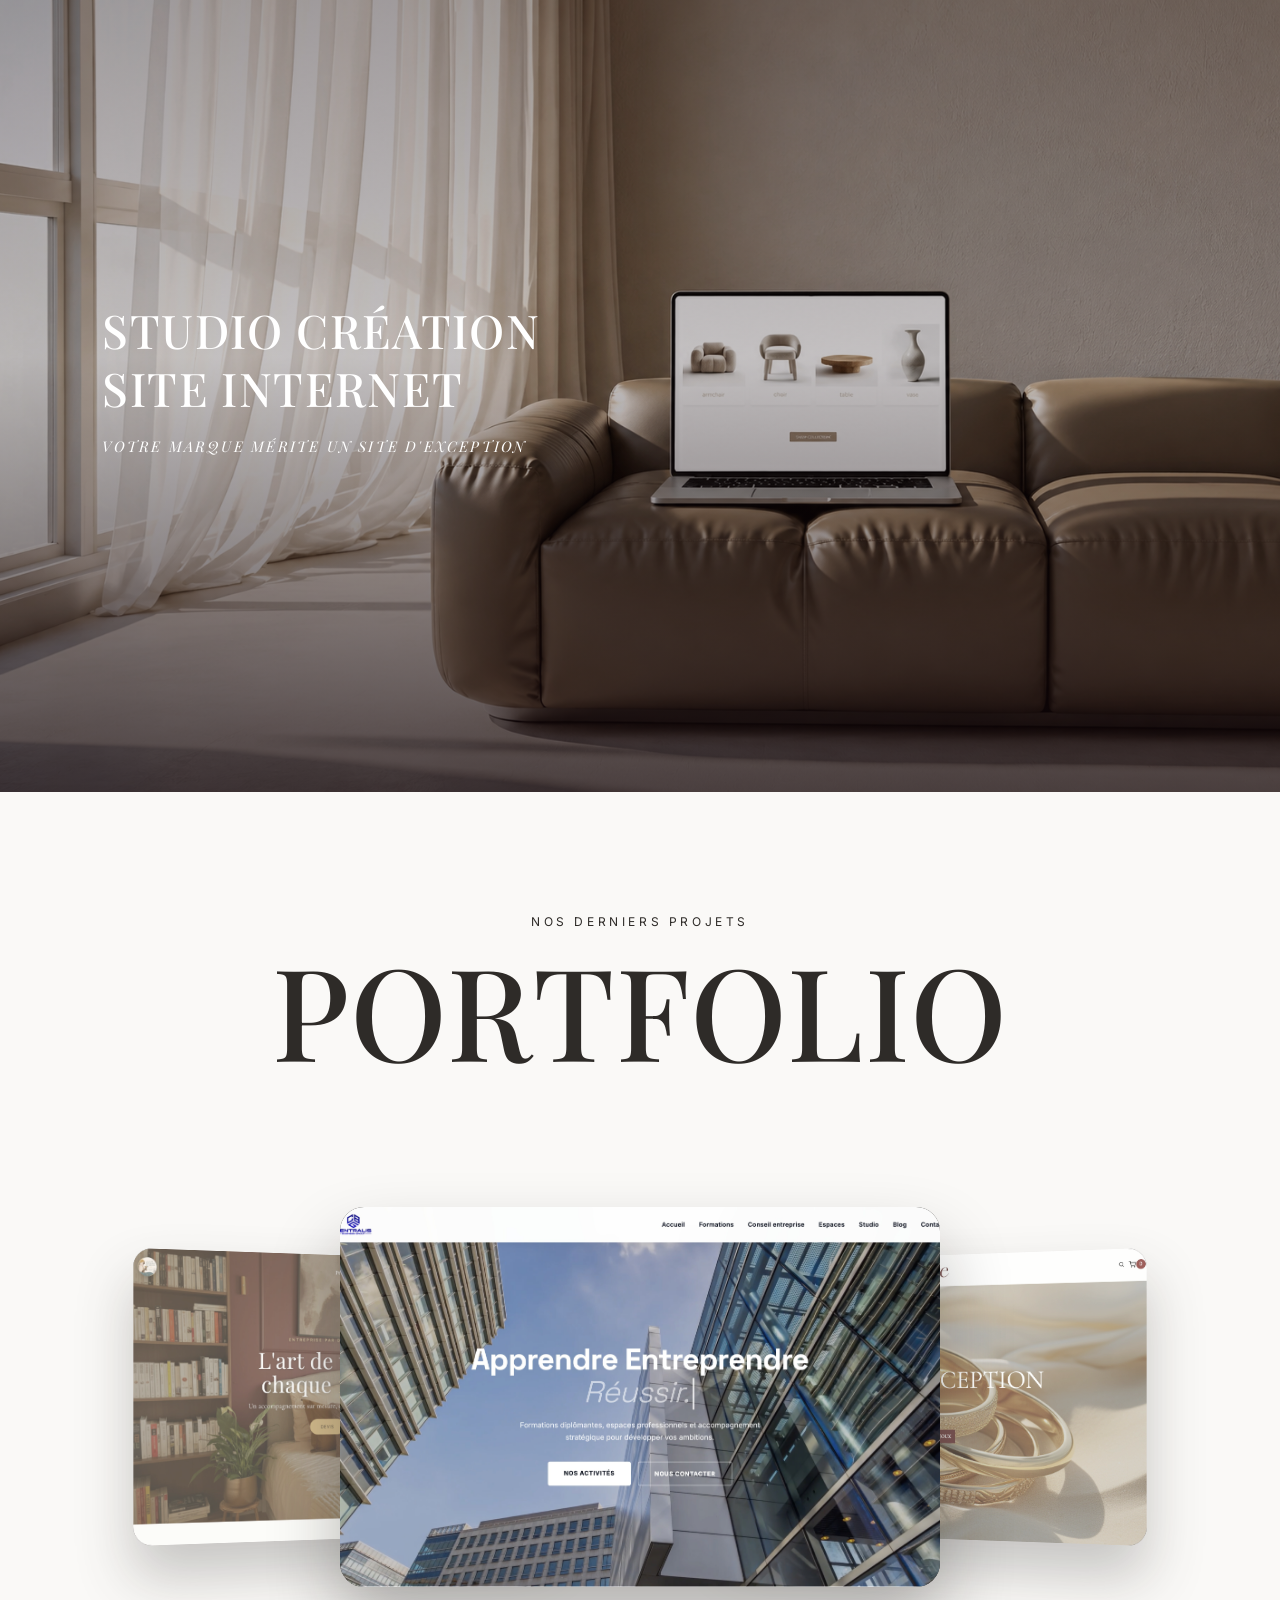
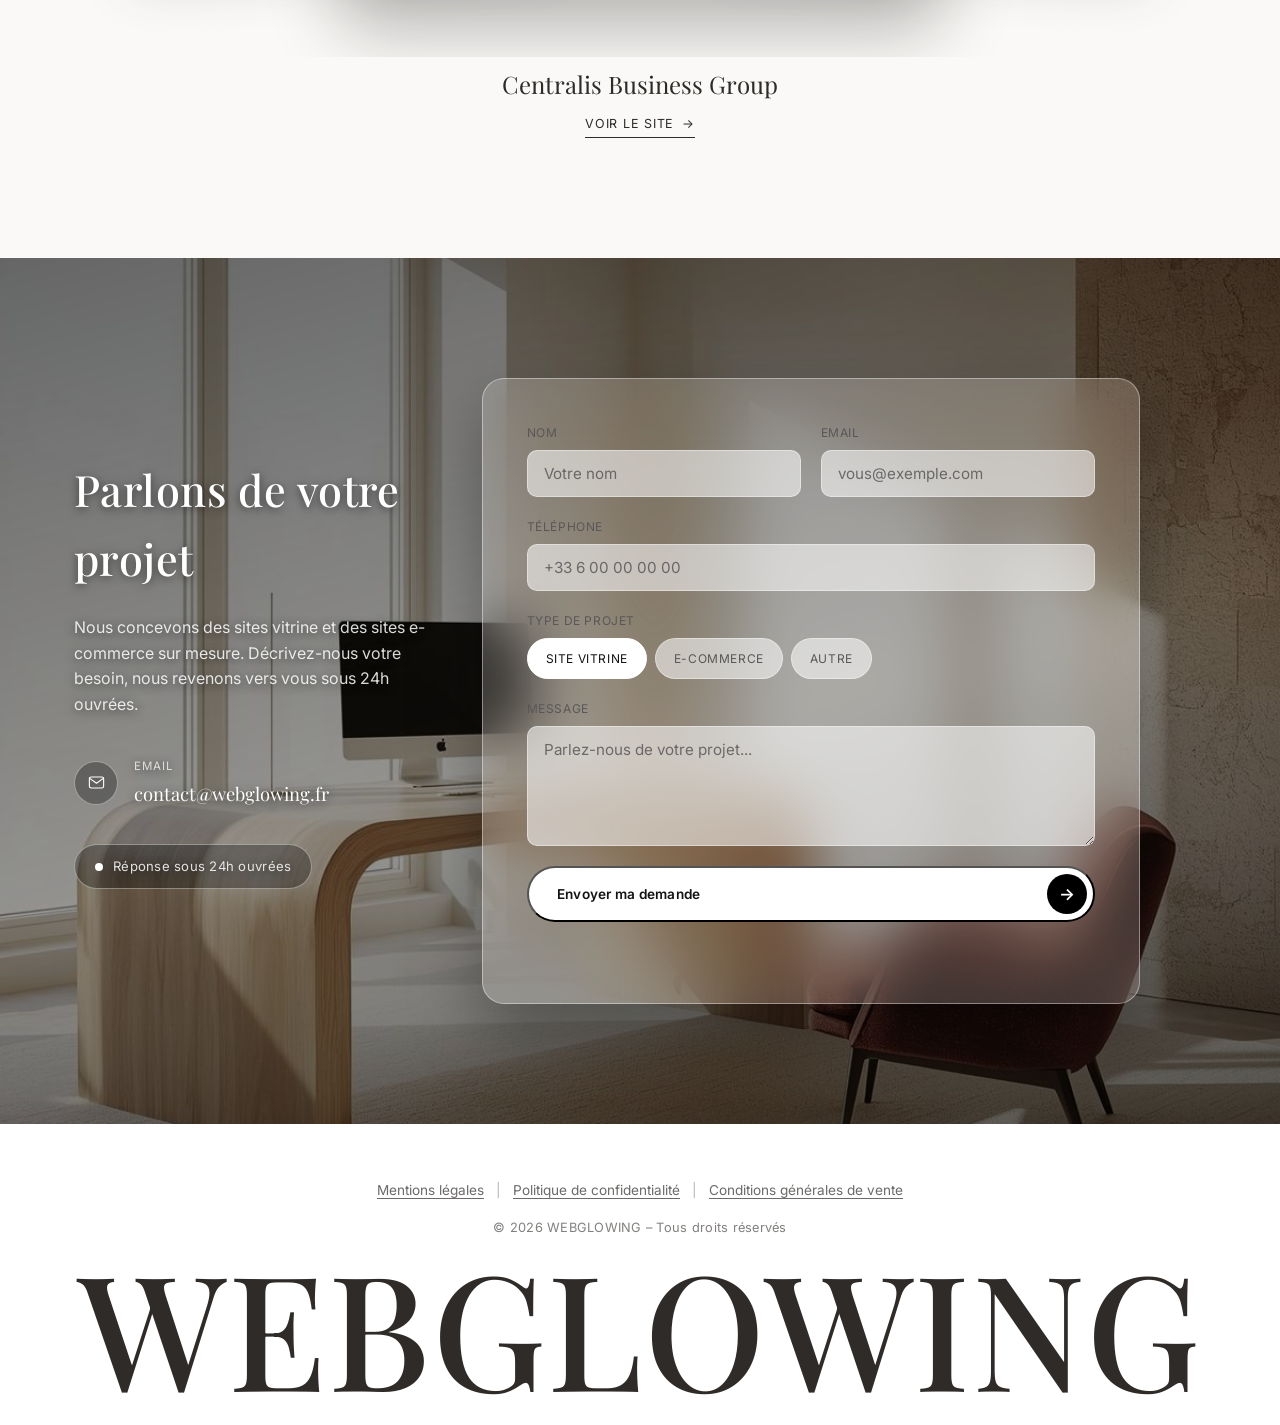
==== commit e74dfefb: "Add Conditions générales de vente page and link it from the footer Create conditions-generales-de-ve" ====
--- a/index.html
+++ b/index.html
@@ -126,6 +126,8 @@
       <a href="mentions-legales.html">Mentions légales</a>
       <span>|</span>
       <a href="politique-confidentialite.html">Politique de confidentialité</a>
+      <span>|</span>
+      <a href="conditions-generales-de-vente.html">Conditions générales de vente</a>
     </div>
     <p class="footer-copy">© <span id="year"></span> WEBGLOWING – Tous droits réservés</p>
   </div>
--- a/style.css
+++ b/style.css
@@ -277,38 +277,42 @@
 }
 
 /* ============ Legal pages ============ */
+body.legal-page{background:#ffffff;}
+.legal-page .logo{color:#6e1f2b;}
+.legal-page .logo span{color:#6e1f2b;opacity:.55;}
 .legal-hero{padding:64px 24px 24px;text-align:center;}
 .legal-hero .logo{display:inline-block;margin-bottom:28px;}
-.legal-back{display:block;color:var(--text-dim);font-size:.85rem;margin-bottom:28px;}
-.legal-back:hover{color:var(--white);}
-.legal-hero h1{font-size:clamp(1.9rem,4vw,2.7rem);}
+.legal-hero h1{font-size:clamp(1.9rem,4vw,2.7rem);color:#2e2b28;}
+.legal-back{display:block;color:rgba(46,43,40,.6);font-size:.85rem;margin-bottom:28px;}
+.legal-back:hover{color:#2e2b28;}
 .legal-content{max-width:720px;margin:0 auto;padding:0 24px 100px;}
-.legal-content p{color:var(--text-dim);margin-bottom:18px;line-height:1.7;}
-.legal-content h2{font-size:1.25rem;margin:40px 0 14px;color:var(--white);}
-.legal-content ul{margin:0 0 18px 0;padding-left:22px;list-style:disc;color:var(--text-dim);}
+.legal-content p{color:rgba(46,43,40,.78);margin-bottom:18px;line-height:1.7;}
+.legal-content h2{font-size:1.25rem;margin:40px 0 14px;color:#2e2b28;}
+.legal-content ul{margin:0 0 18px 0;padding-left:22px;list-style:disc;color:rgba(46,43,40,.78);}
 .legal-content li{margin-bottom:8px;line-height:1.6;}
-.legal-content a{color:var(--white);text-decoration:underline;}
+.legal-content a{color:#6e1f2b;text-decoration:underline;}
 
 /* ============ Footer ============ */
 .site-footer{
-  background:#a89a86;
+  background:#ffffff;
   padding:56px 24px 0;
   text-align:center;
   overflow:hidden;
 }
 .footer-links{
   display:flex;gap:12px;align-items:center;justify-content:center;
-  font-size:.85rem;color:rgba(255,255,255,.9);margin-bottom:16px;
+  font-size:.85rem;color:rgba(46,43,40,.7);margin-bottom:16px;
 }
 .footer-links a{color:inherit;text-decoration:underline;text-underline-offset:3px;}
-.footer-links a:hover{color:var(--white);}
-.footer-links span{color:rgba(255,255,255,.5);}
-.footer-copy{color:rgba(255,255,255,.85);font-size:.8rem;letter-spacing:.02em;margin-bottom:8px;}
+.footer-links a:hover{color:#2e2b28;}
+.footer-links span{color:rgba(46,43,40,.35);}
+.footer-copy{color:rgba(46,43,40,.6);font-size:.8rem;letter-spacing:.02em;margin-bottom:8px;}
 .footer-wordmark{
   font-family:var(--ff-display);
+  font-weight:500;
   font-size:clamp(3.2rem,13vw,10rem);
   line-height:1;
-  color:var(--white);
+  color:#2e2b28;
   text-transform:uppercase;
   letter-spacing:.01em;
   white-space:nowrap;
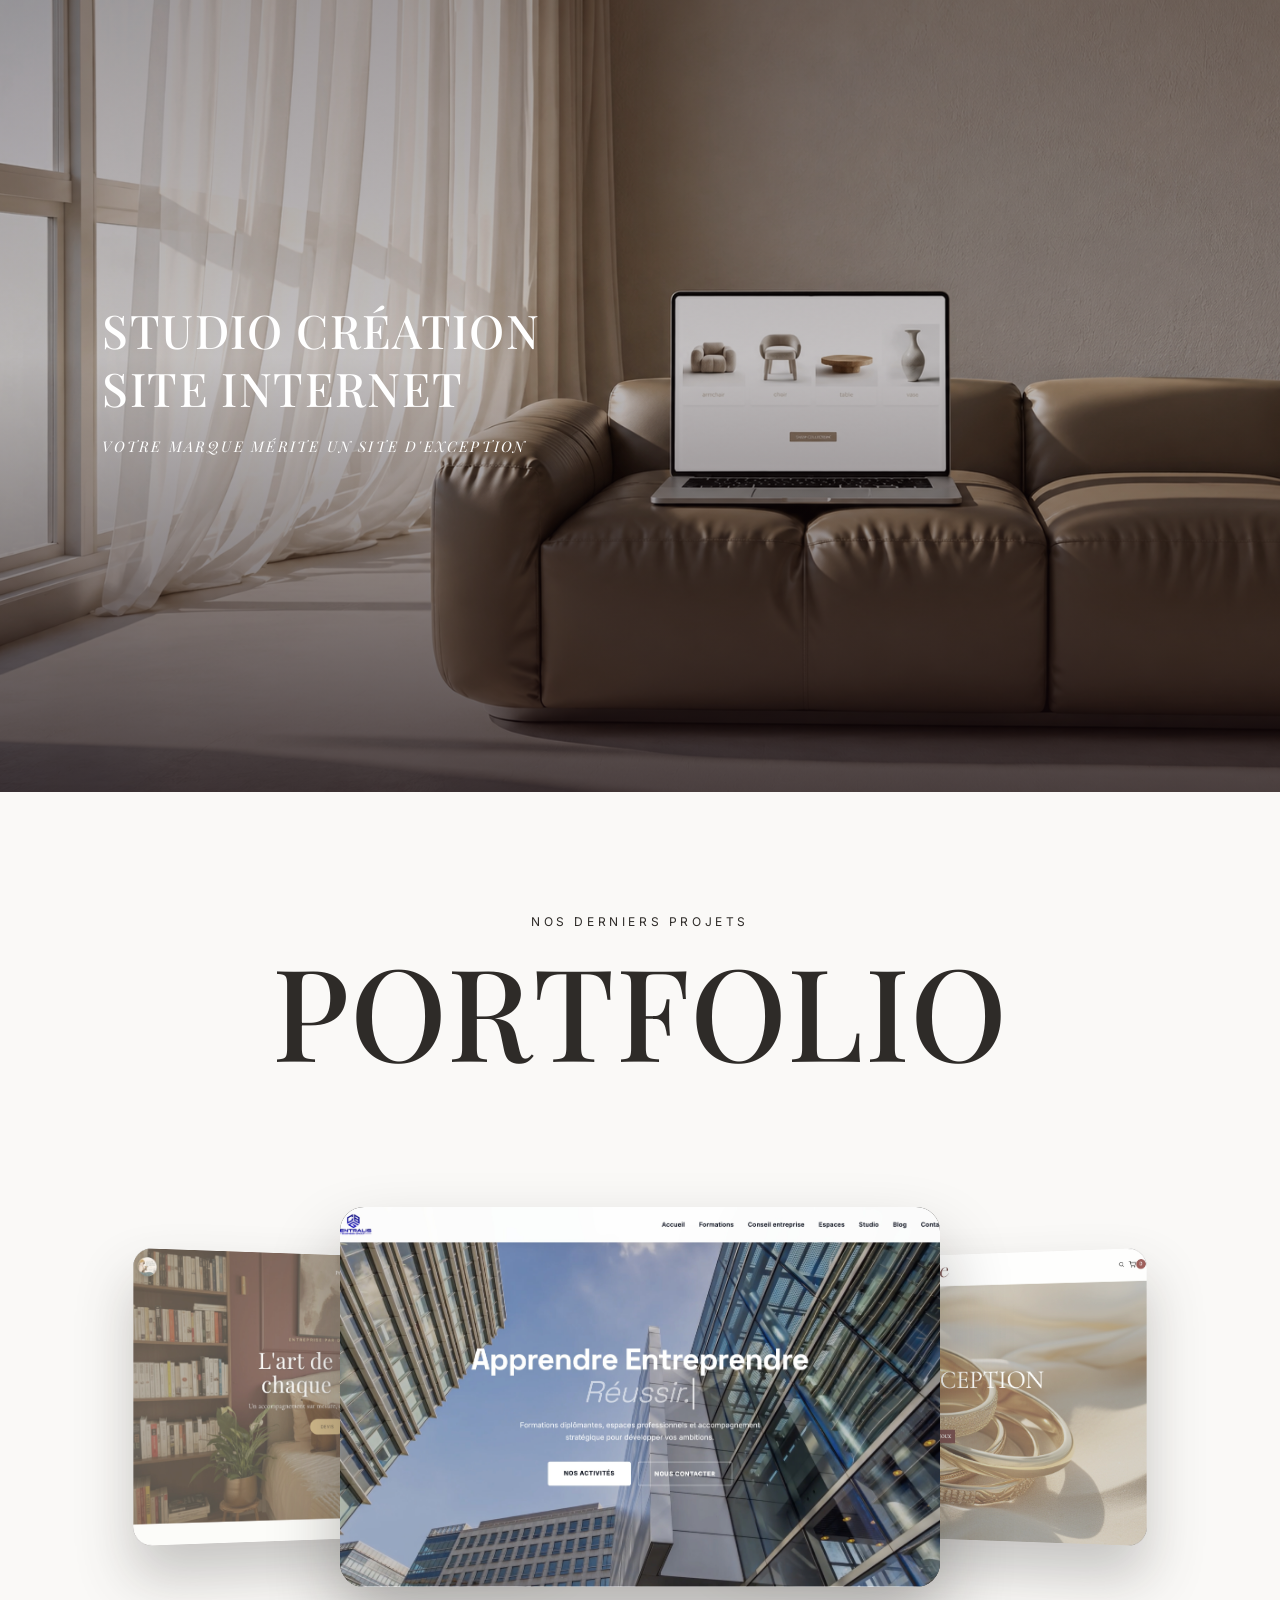
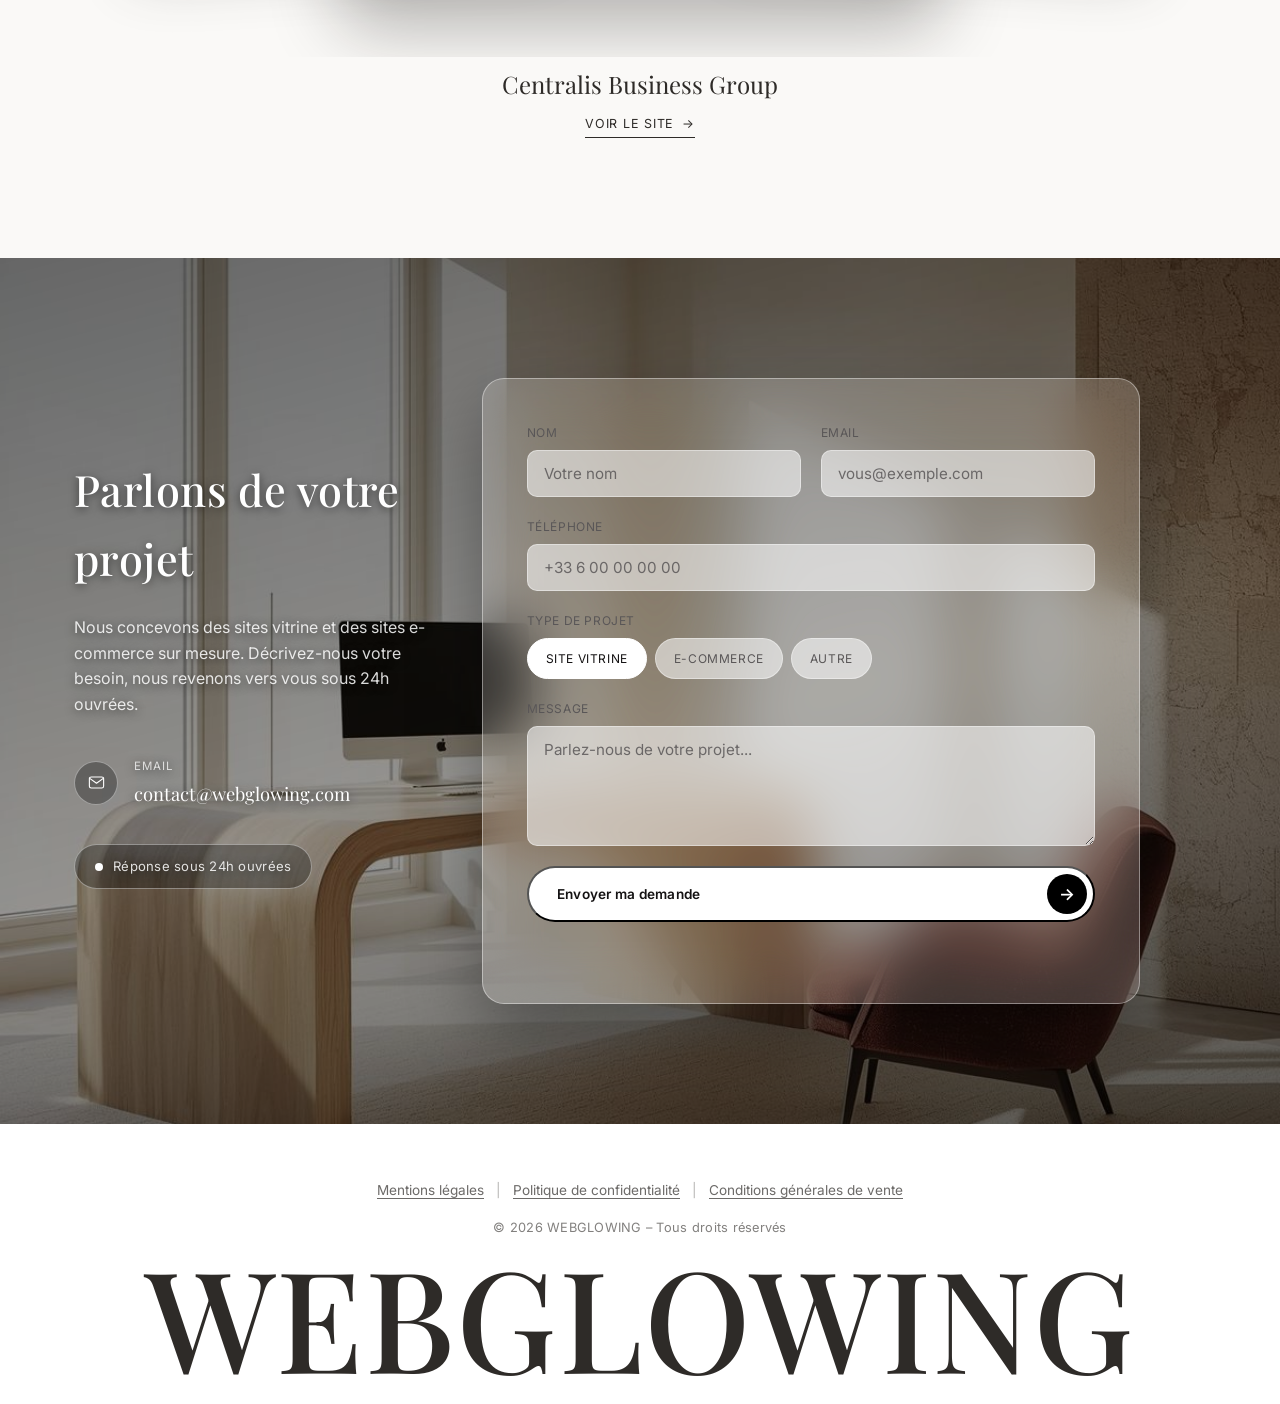
==== commit c97ed98c: "Fix contact email domain to .com in Contact section Was contact@webglowing.fr, should be contact@web" ====
--- a/index.html
+++ b/index.html
@@ -17,7 +17,7 @@
 
   <section class="hero">
     <div class="hero-inner">
-      <h1>Studio création site internet</h1>
+      <h1>Studio création<br class="hero-linebreak"> site internet</h1>
       <p class="hero-lead">Votre marque mérite un site d'exception</p>
     </div>
   </section>
@@ -65,7 +65,7 @@
               </span>
               <div>
                 <span class="contact-details-label">Email</span>
-                <a href="mailto:contact@webglowing.fr">contact@webglowing.fr</a>
+                <a href="mailto:contact@webglowing.com">contact@webglowing.com</a>
               </div>
             </li>
           </ul>
--- a/style.css
+++ b/style.css
@@ -69,6 +69,7 @@
   margin-bottom:18px;
   color:var(--white);
 }
+.hero-linebreak{display:none;}
 .hero-lead{
   font-family:var(--ff-display);
   font-style:italic;
@@ -169,8 +170,8 @@
   .carousel-card{width:440px;height:280px;margin-top:-140px;margin-left:-220px;border-radius:20px;}
 }
 @media (max-width:640px){
-  .carousel-stage{height:300px;}
-  .carousel-card{width:320px;height:204px;margin-top:-102px;margin-left:-160px;border-radius:16px;}
+  .carousel-stage{height:280px;}
+  .carousel-card{width:250px;height:158px;margin-top:-79px;margin-left:-125px;border-radius:16px;}
   .carousel-caption-name{font-size:1.2rem;}
 }
 
@@ -267,11 +268,28 @@
 .form-note{font-size:.85rem;color:var(--form-ink);min-height:1.2em;}
 
 @media (max-width:900px){
-  .contact-grid{grid-template-columns:1fr;gap:24px;}
-  .contact-card{padding:32px 28px;}
-  .contact-info{padding:0;}
+  .contact{background:#f6f2ee;}
+  .contact-grid{grid-template-columns:1fr;gap:20px;}
+  .contact-info{
+    background:
+      linear-gradient(165deg, rgba(0,0,0,.62) 0%, rgba(0,0,0,.4) 55%, rgba(0,0,0,.68) 100%),
+      url('assets/contact-bg-2.jpg') center/cover no-repeat;
+    border-radius:22px;
+    padding:36px 28px;
+  }
+  .contact-card{
+    background:#ffffff;
+    backdrop-filter:none;
+    -webkit-backdrop-filter:none;
+    border:1px solid rgba(20,18,19,.08);
+    box-shadow:0 20px 50px rgba(20,18,19,.12);
+    padding:32px 28px;
+  }
+  .form-field input,.form-field textarea{background:#faf8f6;}
+  .pill-option{background:#faf8f6;}
 }
 @media (max-width:560px){
+  .contact-info{padding:30px 22px;border-radius:18px;}
   .contact-card{padding:26px 20px;border-radius:18px;}
   .form-row{grid-template-columns:1fr;}
 }
@@ -310,16 +328,16 @@
 .footer-wordmark{
   font-family:var(--ff-display);
   font-weight:500;
-  font-size:clamp(3.2rem,13vw,10rem);
+  font-size:clamp(1.6rem,11vw,10rem);
   line-height:1;
   color:#2e2b28;
   text-transform:uppercase;
   letter-spacing:.01em;
   white-space:nowrap;
-  padding:0 0 .12em;
+  padding:0 16px .12em;
 }
 @media (max-width:640px){
-  .footer-links{flex-direction:column;gap:6px;}
+  .footer-links{flex-wrap:wrap;row-gap:6px;column-gap:14px;font-size:.76rem;}
   .footer-links span{display:none;}
 }
 
@@ -342,17 +360,19 @@
 
 /* ============ Responsive ============ */
 @media (max-width:960px){
-  .hero{align-items:flex-end;padding:48px 0;}
-  .hero::after{background:linear-gradient(0deg, rgba(18,6,9,.85) 0%, rgba(18,6,9,.5) 45%, rgba(18,6,9,0) 72%);}
-  .hero-inner{padding-bottom:140px;}
+  .hero{align-items:flex-start;padding:80px 0 48px;}
+  .hero::after{background:linear-gradient(180deg, rgba(18,6,9,.8) 0%, rgba(18,6,9,.45) 45%, rgba(18,6,9,.1) 100%);}
+  .hero-inner{text-align:center;margin:0 auto;padding-bottom:0;}
+  .hero h1{font-size:clamp(2.4rem,6vw,3.4rem);margin-bottom:26px;}
 }
 @media (max-width:640px){
   .section{padding:80px 0;}
-  .hero{min-height:92vh;padding:40px 0;align-items:flex-end;}
+  .hero{min-height:92vh;padding:64px 0 40px;align-items:flex-start;}
   .hero::before{background-position:center center;}
-  .hero::after{background:linear-gradient(0deg, rgba(18,6,9,.9) 0%, rgba(18,6,9,.6) 30%, rgba(18,6,9,0) 60%);}
-  .hero-inner{padding-left:24px;padding-right:24px;padding-bottom:56px;max-width:100%;}
-  .hero h1{font-size:1.7rem;}
+  .hero::after{background:linear-gradient(180deg, rgba(18,6,9,.85) 0%, rgba(18,6,9,.45) 42%, rgba(18,6,9,.08) 100%);}
+  .hero-inner{padding-left:24px;padding-right:24px;padding-bottom:0;max-width:100%;}
+  .hero h1{font-size:1.9rem;margin-bottom:22px;}
+  .hero-linebreak{display:inline;}
   .hero-lead{font-size:.78rem;letter-spacing:.1em;}
   .form-row{grid-template-columns:1fr;}
 }
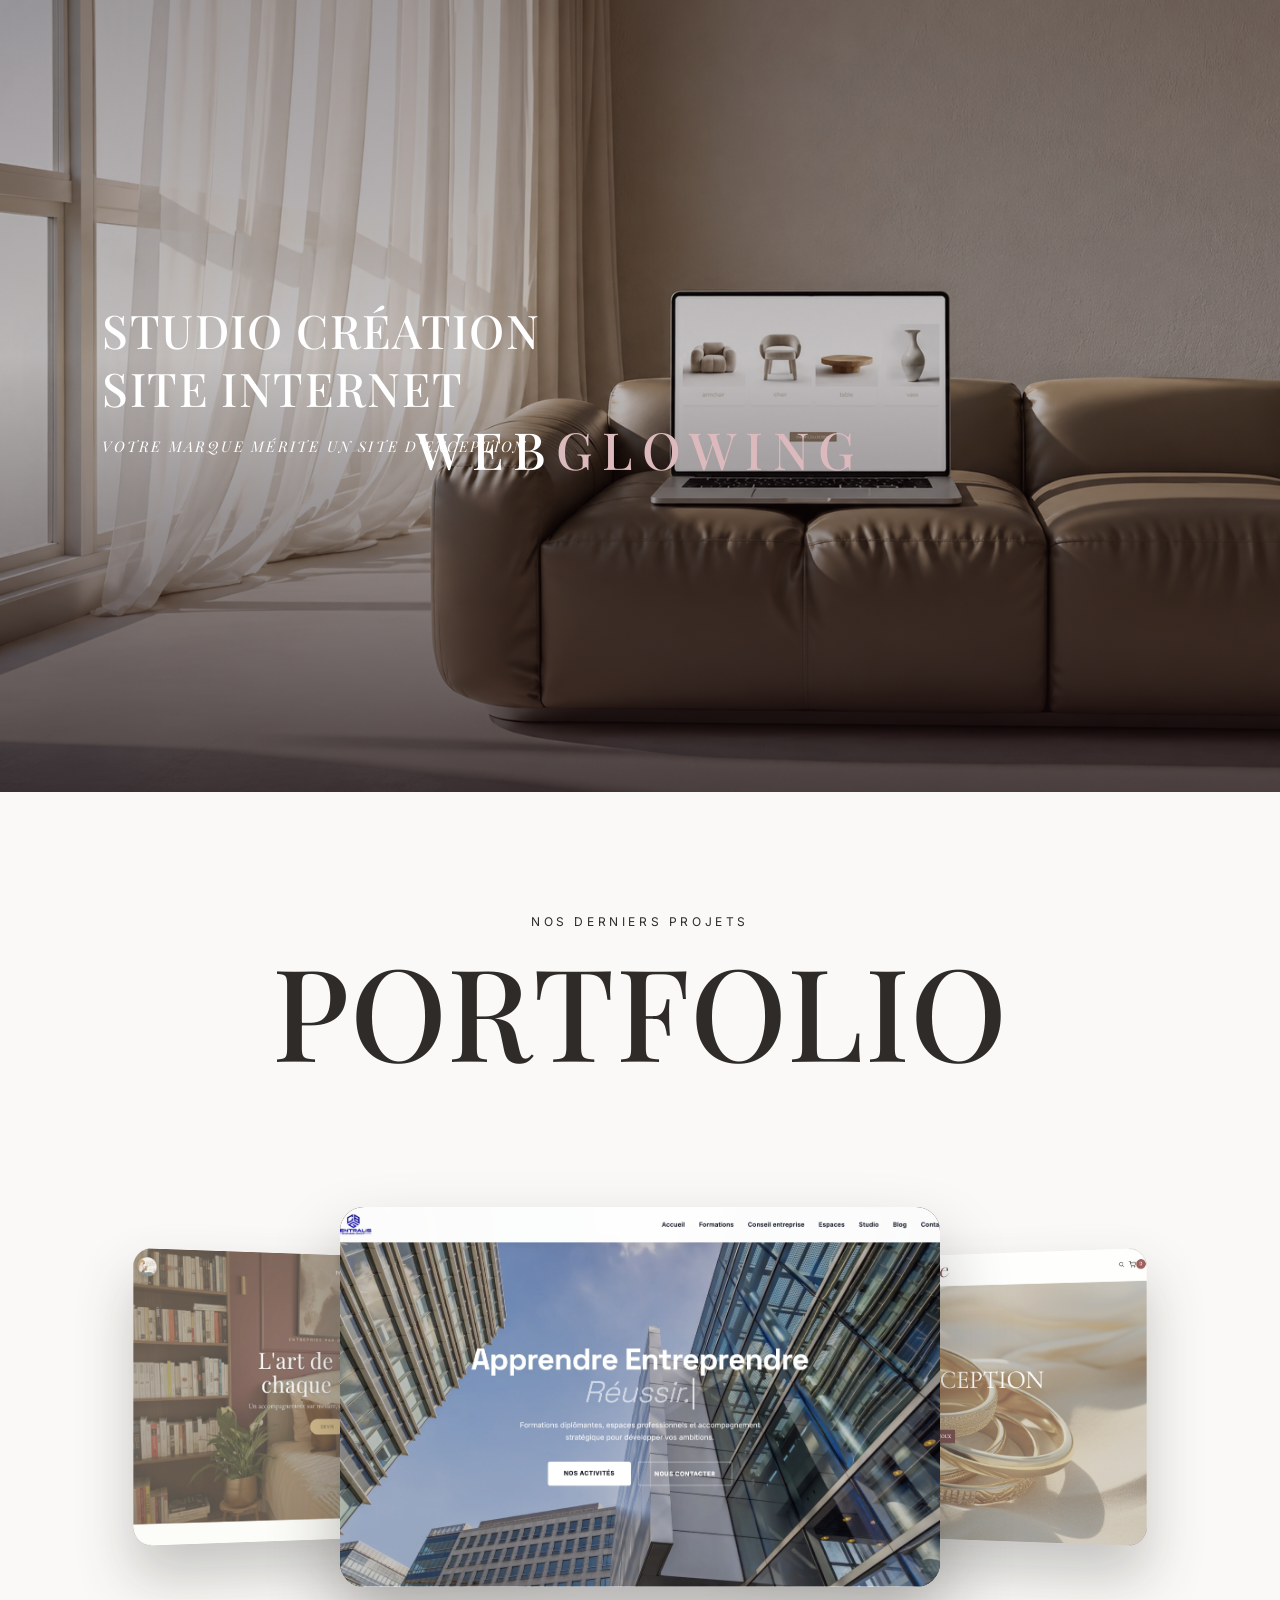
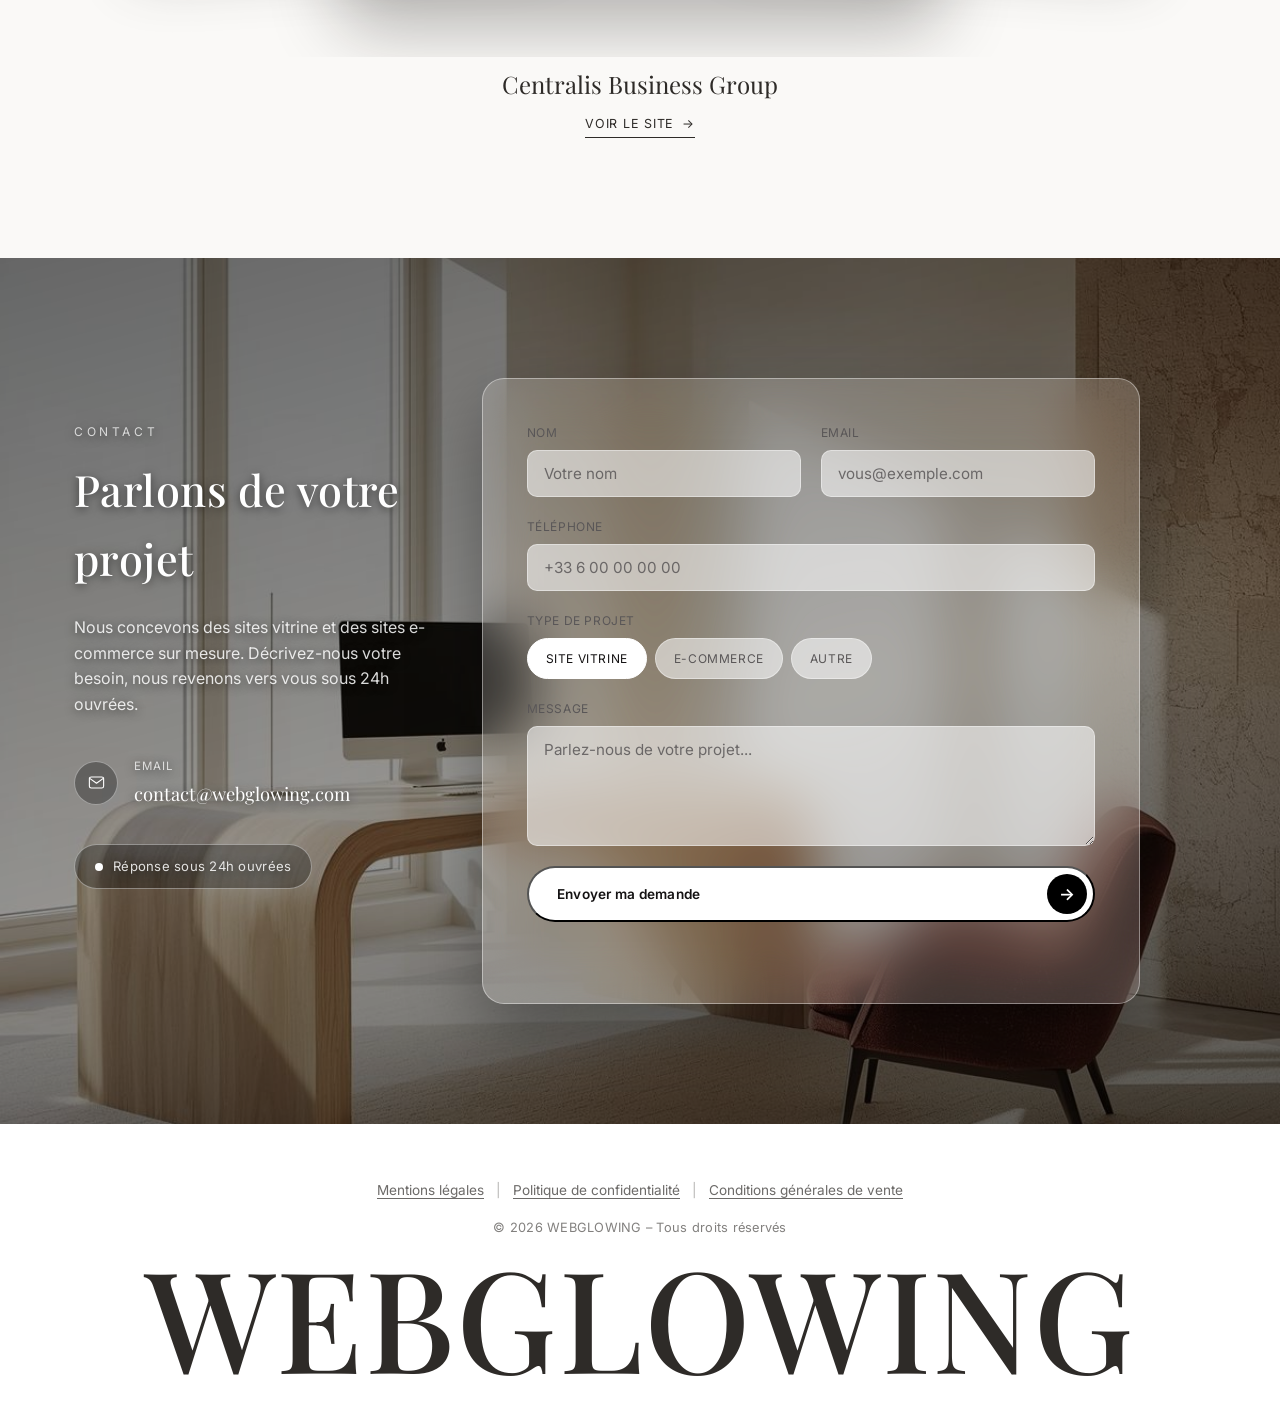
==== commit c86b8edd: "Add a curtain-reveal page-load entrance animation A full-screen burgundy overlay shows the WEBGLOWIN" ====
--- a/index.html
+++ b/index.html
@@ -12,6 +12,12 @@
 <link rel="stylesheet" href="style.css">
 </head>
 <body>
+
+<div class="page-intro" id="pageIntro" aria-hidden="true">
+  <div class="page-intro-panel page-intro-panel-left"></div>
+  <div class="page-intro-panel page-intro-panel-right"></div>
+  <div class="page-intro-logo">WEB<span>GLOWING</span></div>
+</div>
 
 <main id="top">
 
--- a/style.css
+++ b/style.css
@@ -41,6 +41,46 @@
   text-transform:uppercase;
 }
 .logo span{color:var(--accent);}
+
+/* ============ Page intro (curtain reveal) ============ */
+.page-intro{
+  position:fixed;inset:0;z-index:9999;
+  display:flex;align-items:center;justify-content:center;
+  pointer-events:none;
+}
+.page-intro-panel{
+  position:absolute;top:0;bottom:0;width:50%;
+  background:var(--bg-deep);
+  transition:transform 1.1s cubic-bezier(.76,0,.24,1);
+}
+.page-intro-panel-left{left:0;}
+.page-intro-panel-right{right:0;}
+.page-intro-logo{
+  position:relative;z-index:1;
+  font-family:var(--ff-display);
+  font-weight:500;
+  font-size:clamp(1.8rem,5vw,3.2rem);
+  letter-spacing:.32em;
+  color:var(--white);
+  text-transform:uppercase;
+  opacity:0;
+  transform:scale(.92);
+  transition:opacity .9s ease .15s,transform .9s cubic-bezier(.22,1,.36,1) .15s,letter-spacing .9s cubic-bezier(.22,1,.36,1) .15s;
+}
+.page-intro-logo span{color:var(--accent);}
+.page-intro.is-ready .page-intro-logo{
+  opacity:1;transform:scale(1);letter-spacing:.18em;
+}
+.page-intro.is-leaving .page-intro-panel-left{transform:translateX(-100%);}
+.page-intro.is-leaving .page-intro-panel-right{transform:translateX(100%);}
+.page-intro.is-leaving .page-intro-logo{
+  opacity:0;transform:scale(1.06);
+  transition:opacity .7s ease,transform .7s ease;
+}
+.page-intro.is-done{display:none;}
+@media (prefers-reduced-motion: reduce){
+  .page-intro{display:none;}
+}
 
 /* ============ Hero ============ */
 .hero{
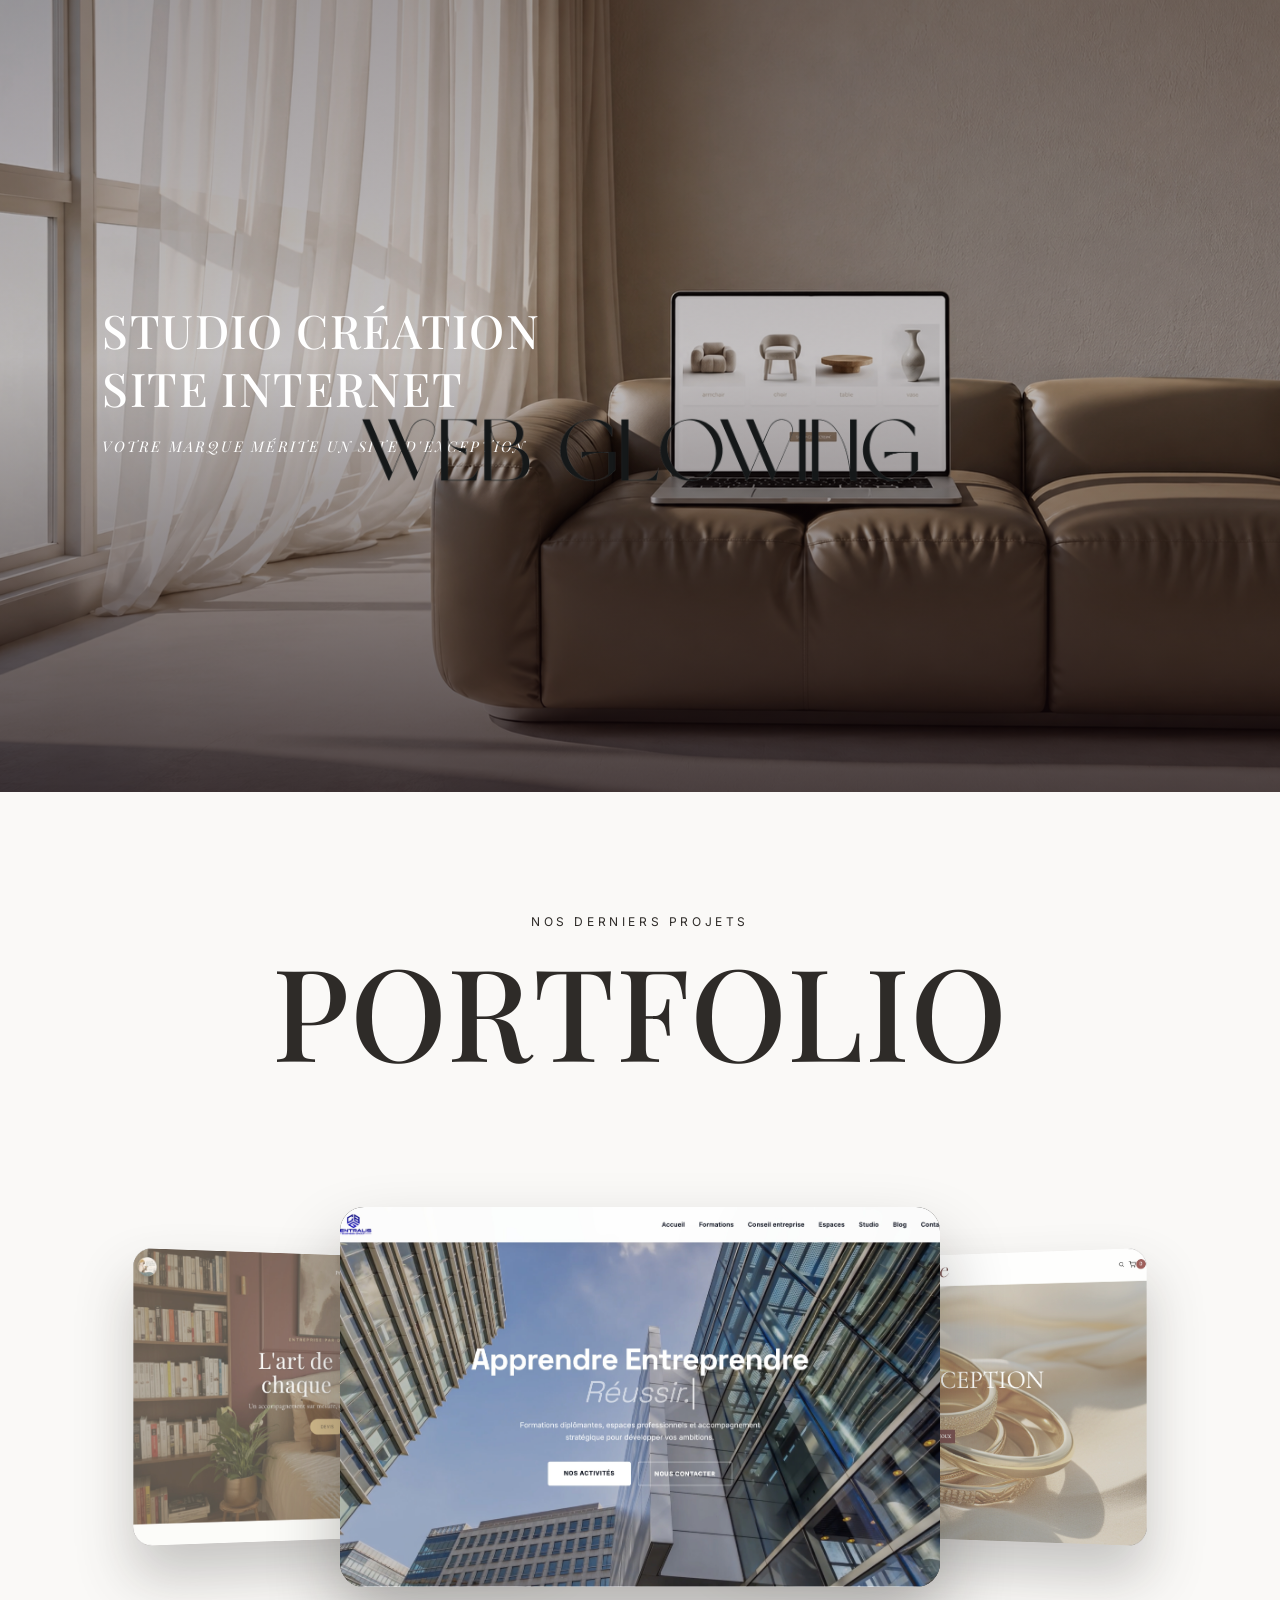
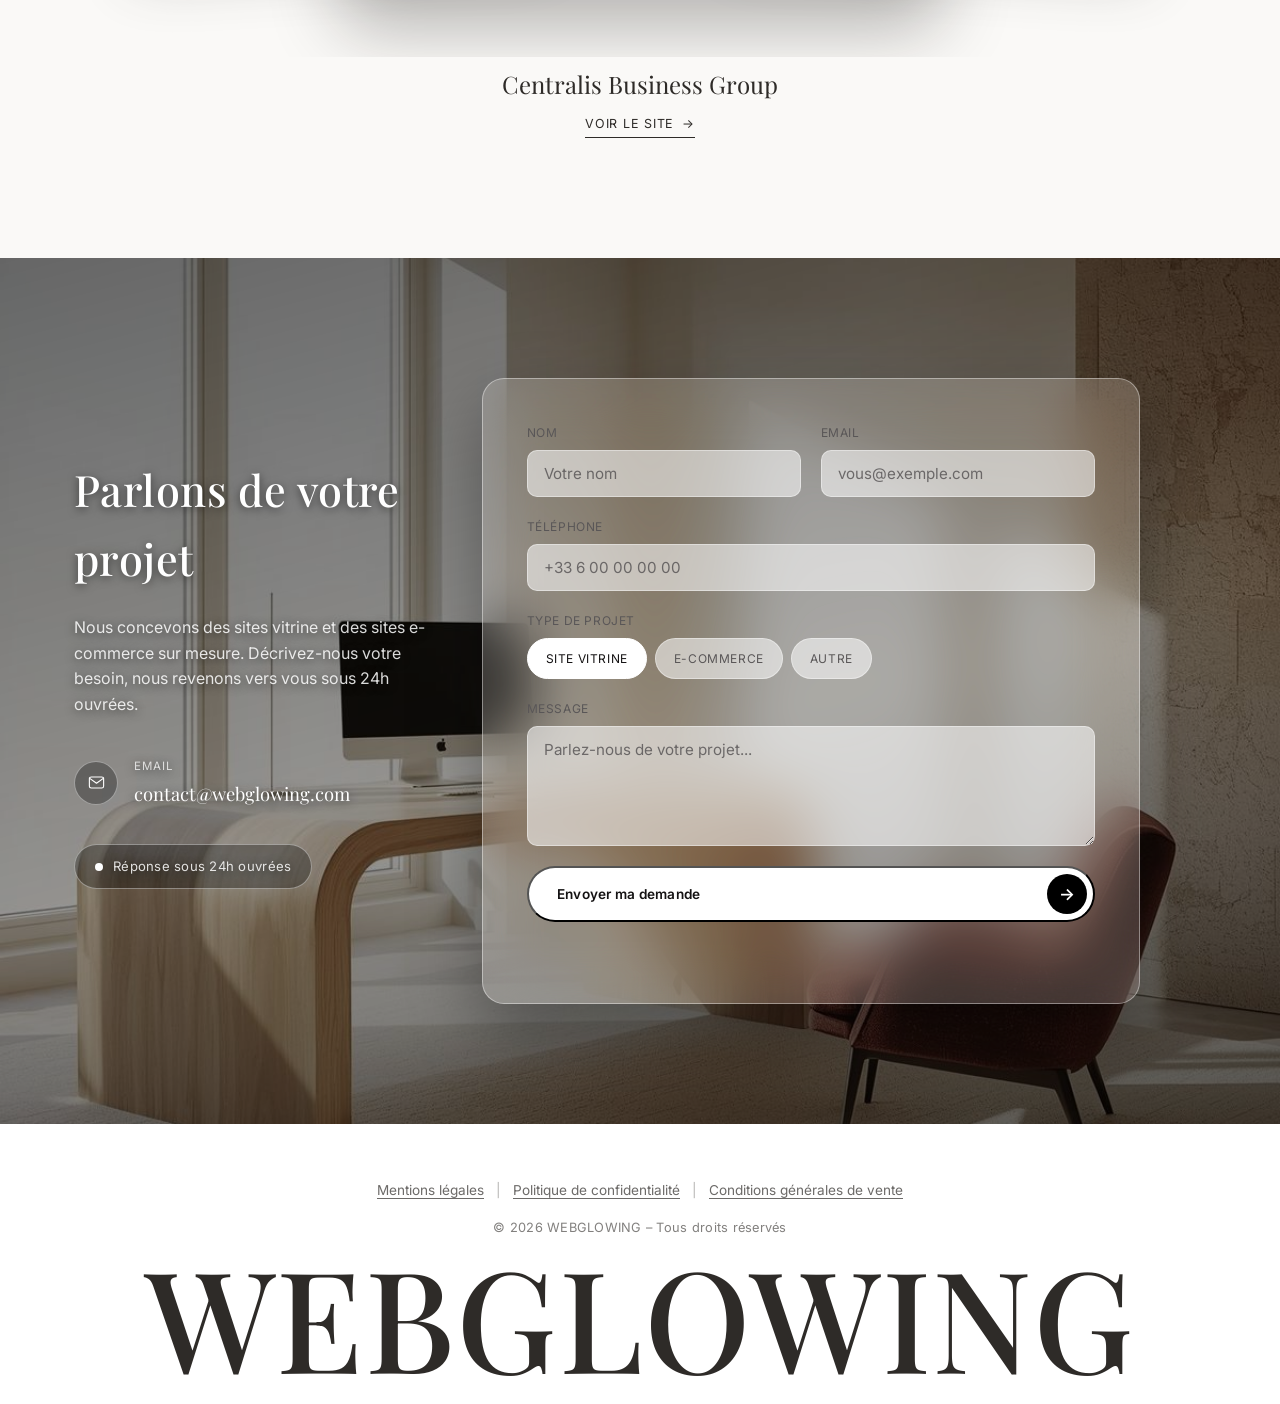
==== commit b9aa4f52: "Use client's own logo image in the intro, add a progress bar Process the uploaded "page bleu.png" lo" ====
--- a/index.html
+++ b/index.html
@@ -16,7 +16,12 @@
 <div class="page-intro" id="pageIntro" aria-hidden="true">
   <div class="page-intro-panel page-intro-panel-left"></div>
   <div class="page-intro-panel page-intro-panel-right"></div>
-  <div class="page-intro-logo">WEB<span>GLOWING</span></div>
+  <div class="page-intro-logo">
+    <img src="assets/logo-intro.png" alt="Web Glowing">
+  </div>
+  <div class="page-intro-progress">
+    <span class="page-intro-progress-bar"></span>
+  </div>
 </div>
 
 <main id="top">
--- a/style.css
+++ b/style.css
@@ -50,32 +50,44 @@
 }
 .page-intro-panel{
   position:absolute;top:0;bottom:0;width:50%;
-  background:var(--bg-deep);
+  background:#ffffff;
   transition:transform 1.1s cubic-bezier(.76,0,.24,1);
 }
 .page-intro-panel-left{left:0;}
 .page-intro-panel-right{right:0;}
 .page-intro-logo{
   position:relative;z-index:1;
-  font-family:var(--ff-display);
-  font-weight:500;
-  font-size:clamp(1.8rem,5vw,3.2rem);
-  letter-spacing:.32em;
-  color:var(--white);
-  text-transform:uppercase;
   opacity:0;
   transform:scale(.92);
-  transition:opacity .9s ease .15s,transform .9s cubic-bezier(.22,1,.36,1) .15s,letter-spacing .9s cubic-bezier(.22,1,.36,1) .15s;
-}
-.page-intro-logo span{color:var(--accent);}
+  transition:opacity .9s ease .15s,transform .9s cubic-bezier(.22,1,.36,1) .15s;
+}
+.page-intro-logo img{
+  display:block;width:min(70vw,560px);height:auto;
+}
 .page-intro.is-ready .page-intro-logo{
-  opacity:1;transform:scale(1);letter-spacing:.18em;
-}
+  opacity:1;transform:scale(1);
+}
+.page-intro-progress{
+  position:absolute;left:50%;bottom:14%;z-index:1;
+  width:min(50vw,260px);height:2px;
+  background:rgba(20,18,19,.14);
+  transform:translateX(-50%);
+  overflow:hidden;
+}
+.page-intro-progress-bar{
+  display:block;width:0;height:100%;
+  background:#2e2b28;
+  transition:width 1.35s linear;
+}
+.page-intro.is-ready .page-intro-progress-bar{width:100%;}
 .page-intro.is-leaving .page-intro-panel-left{transform:translateX(-100%);}
 .page-intro.is-leaving .page-intro-panel-right{transform:translateX(100%);}
 .page-intro.is-leaving .page-intro-logo{
   opacity:0;transform:scale(1.06);
   transition:opacity .7s ease,transform .7s ease;
+}
+.page-intro.is-leaving .page-intro-progress{
+  opacity:0;transition:opacity .5s ease;
 }
 .page-intro.is-done{display:none;}
 @media (prefers-reduced-motion: reduce){
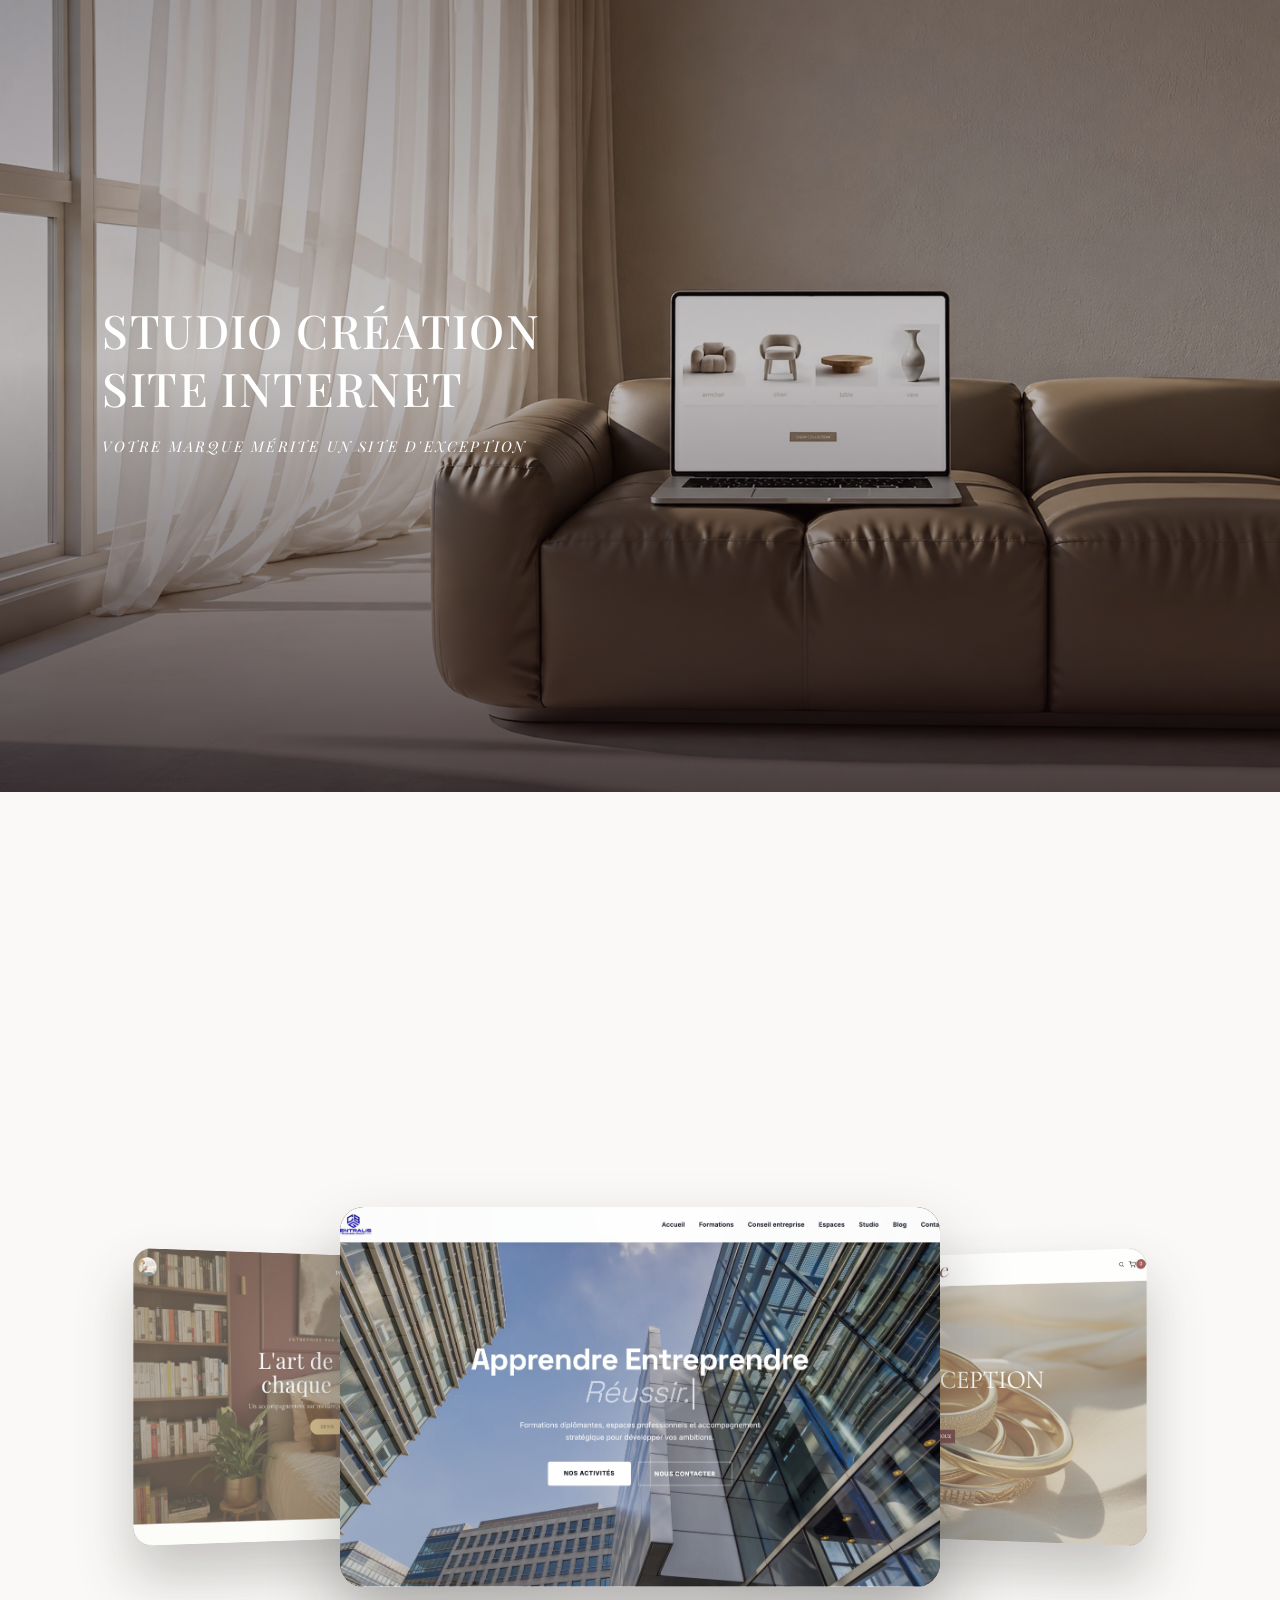
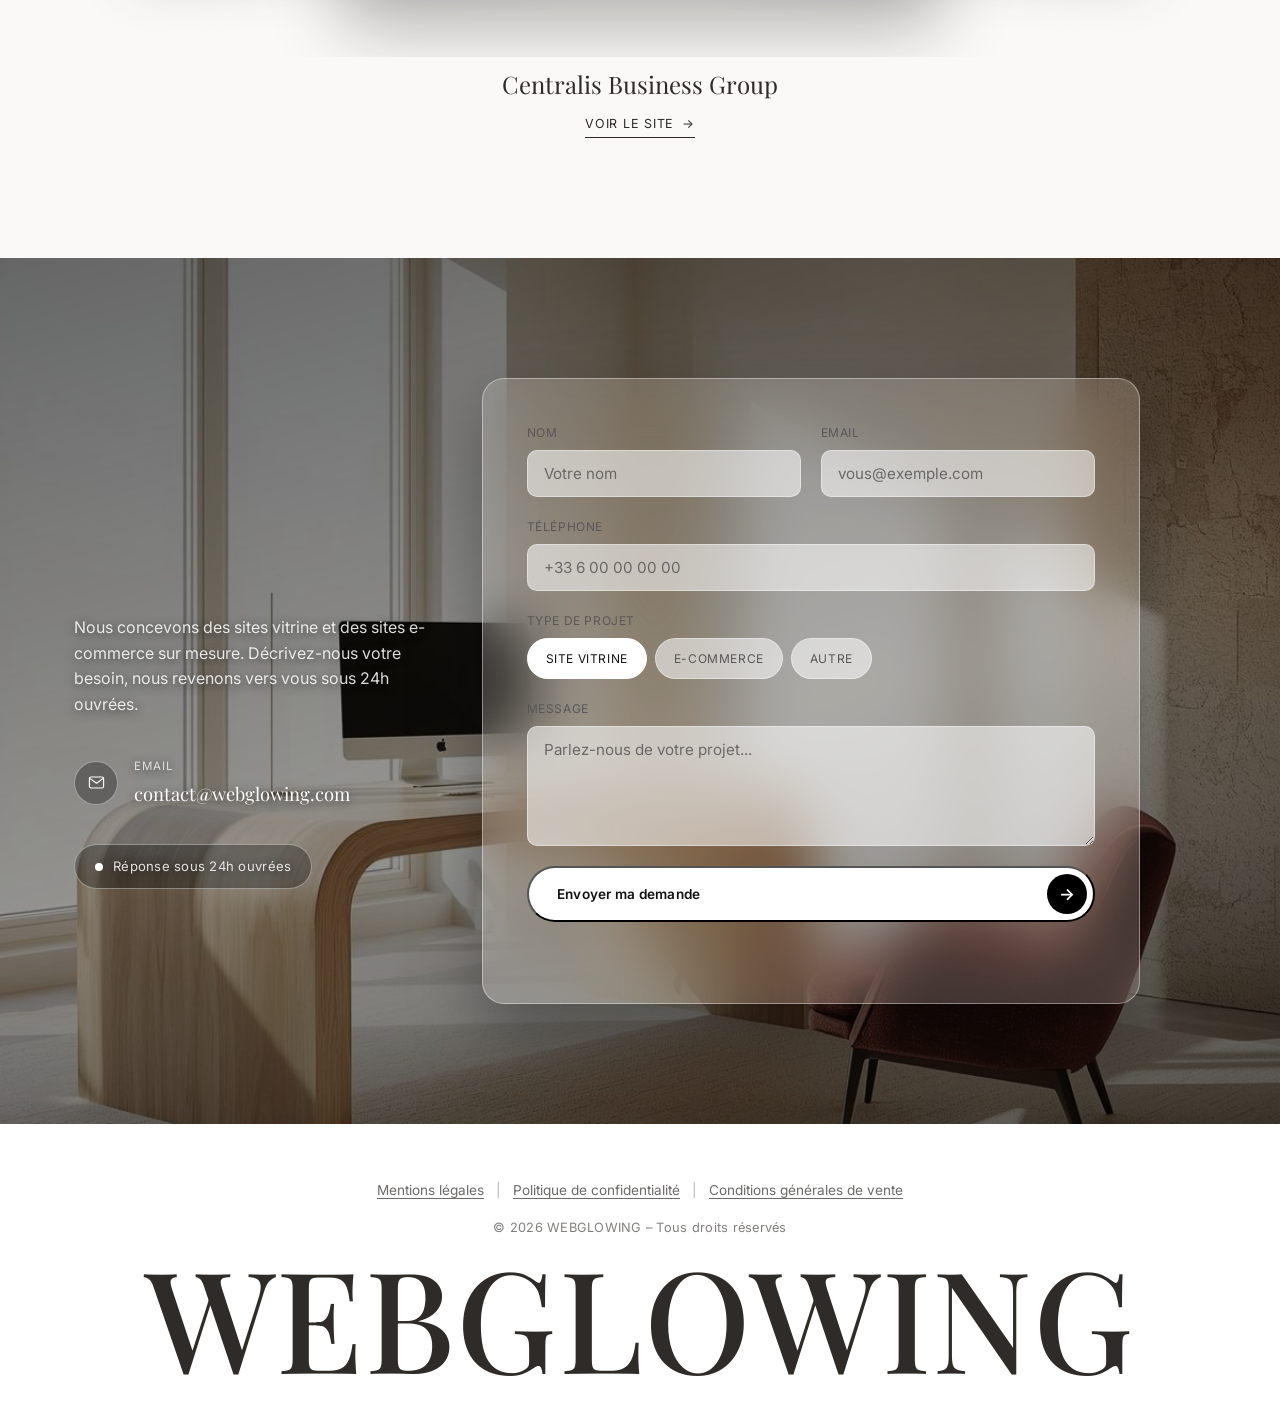
==== commit 4719ffc8: "Connect the contact form to send real emails via PHP Add contact-handler.php: a server-side handler " ====
--- a/index.html
+++ b/index.html
@@ -88,7 +88,8 @@
         </div>
 
         <div class="contact-card">
-          <form class="contact-form" id="contactForm">
+          <form class="contact-form" id="contactForm" action="contact-handler.php" method="POST">
+            <input type="text" name="website" class="form-honeypot" tabindex="-1" autocomplete="off" aria-hidden="true">
             <div class="form-row">
               <div class="form-field">
                 <label for="name">Nom</label>
--- a/style.css
+++ b/style.css
@@ -43,6 +43,7 @@
 .logo span{color:var(--accent);}
 
 /* ============ Page intro (curtain reveal) ============ */
+html.intro-lock,html.intro-lock body{overflow:hidden;height:100%;}
 .page-intro{
   position:fixed;inset:0;z-index:9999;
   display:flex;align-items:center;justify-content:center;
@@ -68,7 +69,7 @@
   opacity:1;transform:scale(1);
 }
 .page-intro-progress{
-  position:absolute;left:50%;bottom:14%;z-index:1;
+  position:absolute;left:50%;bottom:42%;z-index:1;
   width:min(50vw,260px);height:2px;
   background:rgba(20,18,19,.14);
   transform:translateX(-50%);
@@ -105,7 +106,7 @@
 .hero::before{
   content:'';
   position:absolute;inset:0;z-index:0;
-  background:url('assets/hero-bg.png') center/cover no-repeat;
+  background:url('assets/hero-bg.jpg') center/cover no-repeat;
 }
 .hero::after{
   content:'';
@@ -222,7 +223,8 @@
   .carousel-card{width:440px;height:280px;margin-top:-140px;margin-left:-220px;border-radius:20px;}
 }
 @media (max-width:640px){
-  .carousel-stage{height:280px;}
+  #portfolio .section-title{margin-bottom:48px;}
+  .carousel-stage{height:280px;margin-top:36px;}
   .carousel-card{width:250px;height:158px;margin-top:-79px;margin-left:-125px;border-radius:16px;}
   .carousel-caption-name{font-size:1.2rem;}
 }
@@ -284,6 +286,7 @@
   box-shadow:0 30px 70px rgba(0,0,0,.35);
 }
 .contact-form{display:flex;flex-direction:column;gap:20px;}
+.form-honeypot{position:absolute;left:-9999px;width:1px;height:1px;opacity:0;pointer-events:none;}
 .form-row{display:grid;grid-template-columns:1fr 1fr;gap:20px;}
 .form-field{display:flex;flex-direction:column;gap:8px;}
 .form-field label{font-size:.75rem;letter-spacing:.05em;color:var(--form-ink-dim);text-transform:uppercase;}
@@ -416,15 +419,16 @@
   .hero::after{background:linear-gradient(180deg, rgba(18,6,9,.8) 0%, rgba(18,6,9,.45) 45%, rgba(18,6,9,.1) 100%);}
   .hero-inner{text-align:center;margin:0 auto;padding-bottom:0;}
   .hero h1{font-size:clamp(2.4rem,6vw,3.4rem);margin-bottom:26px;}
+  .hero-lead{font-size:.78rem;letter-spacing:.08em;white-space:nowrap;}
 }
 @media (max-width:640px){
   .section{padding:80px 0;}
-  .hero{min-height:92vh;padding:64px 0 40px;align-items:flex-start;}
+  .hero{min-height:92vh;padding:80px 0 40px;align-items:flex-start;}
   .hero::before{background-position:center center;}
   .hero::after{background:linear-gradient(180deg, rgba(18,6,9,.85) 0%, rgba(18,6,9,.45) 42%, rgba(18,6,9,.08) 100%);}
   .hero-inner{padding-left:24px;padding-right:24px;padding-bottom:0;max-width:100%;}
   .hero h1{font-size:1.9rem;margin-bottom:22px;}
   .hero-linebreak{display:inline;}
-  .hero-lead{font-size:.78rem;letter-spacing:.1em;}
+  .hero-lead{font-size:.66rem;letter-spacing:.06em;white-space:nowrap;}
   .form-row{grid-template-columns:1fr;}
 }
